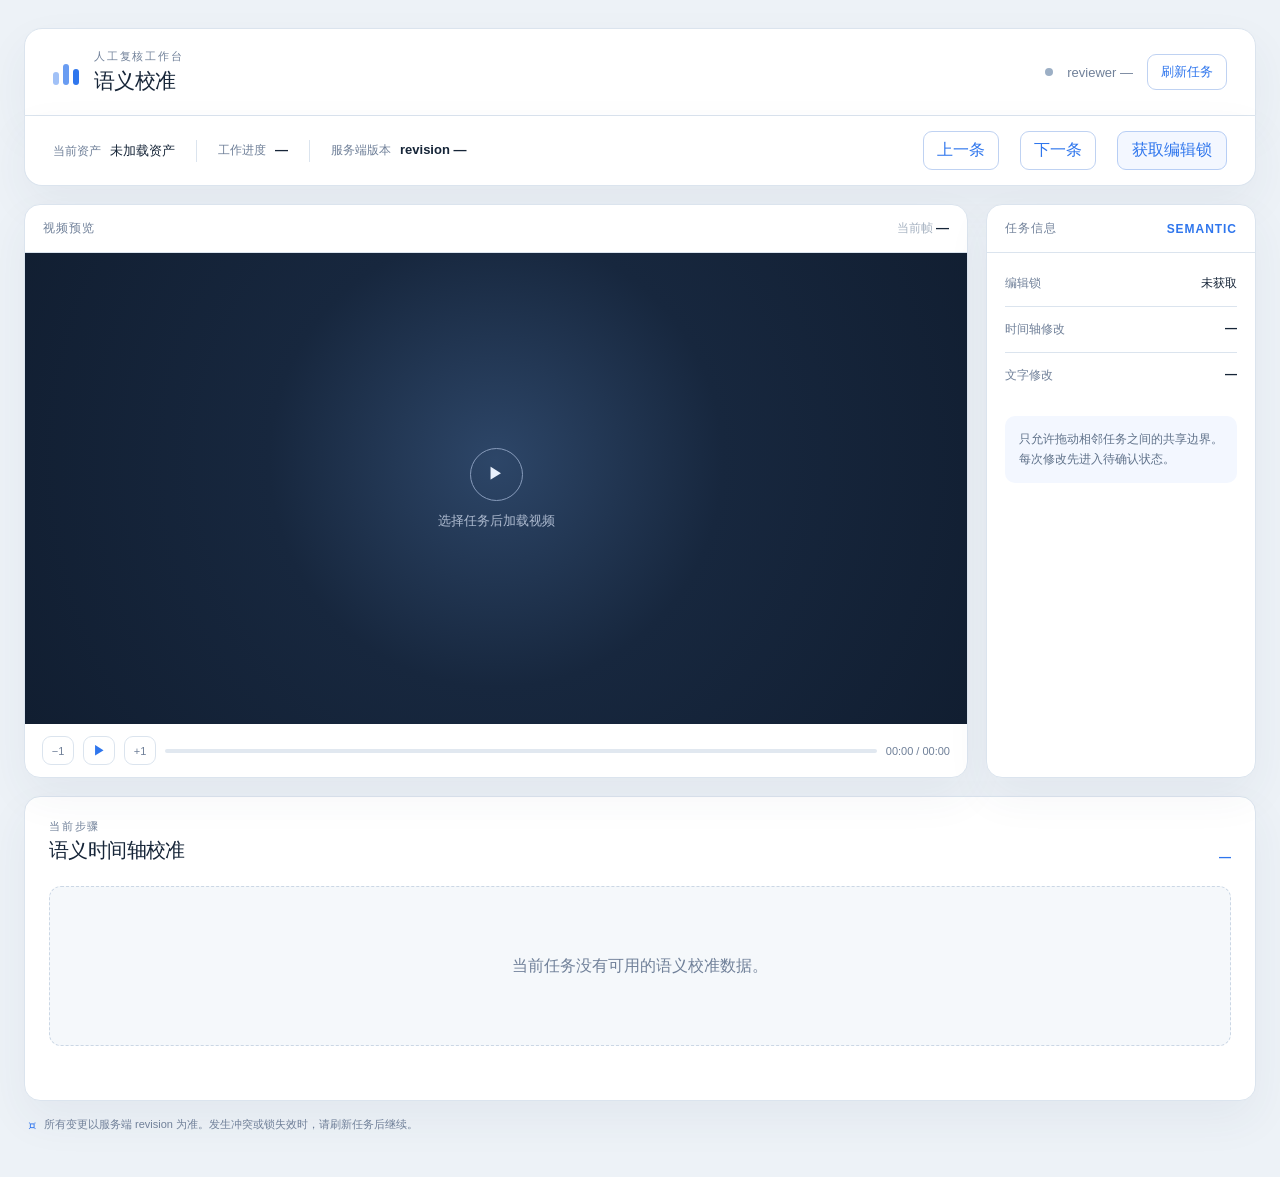
==== human_qc/static/index.html @ 00a49a28 "feat(human-qc): add semantic calibration workbench" ====
<!doctype html>
<html lang="zh-CN">
  <head>
    <meta charset="utf-8">
    <meta name="viewport" content="width=device-width, initial-scale=1">
    <title>人工复核工作台 · 语义校准</title>
    <link rel="stylesheet" href="./workbench.css">
    <link rel="modulepreload" href="./semantic_adapter.js">
  </head>
  <body>
    <main id="app" data-reviewer="">
      <header class="topbar">
        <div class="brand-lockup">
          <span class="brand-mark" aria-hidden="true"><i></i><i></i><i></i></span>
          <div><span class="eyebrow">人工复核工作台</span><h1>语义校准</h1></div>
        </div>
        <div class="topbar-actions">
          <span class="status-dot" aria-hidden="true"></span><span data-reviewer>reviewer —</span>
          <button class="ghost-button" type="button" data-action="refresh" data-mutation-control>刷新任务</button>
        </div>
      </header>

      <section class="context-bar" aria-label="任务上下文">
        <div><span class="context-label">当前资产</span><strong data-asset-id>未加载资产</strong></div>
        <div class="context-divider" aria-hidden="true"></div>
        <div><span class="context-label">工作进度</span><strong data-progress>—</strong></div>
        <div class="context-divider" aria-hidden="true"></div>
        <div><span class="context-label">服务端版本</span><strong data-revision>revision —</strong></div>
        <div class="context-spacer"></div>
        <button class="ghost-button" type="button" data-action="previous-asset" data-navigation-control aria-label="上一个资产">上一条</button>
        <button class="ghost-button" type="button" data-action="next-asset" data-navigation-control aria-label="下一个资产">下一条</button>
        <button class="lease-button" type="button" data-action="acquire-lease">获取编辑锁</button>
      </section>

      <section class="workspace-grid">
        <section class="media-panel" aria-label="视频预览">
          <div class="panel-heading"><span>视频预览</span><span class="frame-readout">当前帧 <strong data-current-frame>—</strong></span></div>
          <div class="video-stage">
            <video data-video controls preload="metadata"></video>
            <div class="video-placeholder"><span class="play-glyph" aria-hidden="true">▶</span><span>选择任务后加载视频</span></div>
          </div>
          <div class="transport-row">
            <button class="icon-button" type="button" data-action="step-back" aria-label="上一帧">−1</button>
            <button class="play-button" type="button" data-action="play" aria-label="播放">▶</button>
            <button class="icon-button" type="button" data-action="step-forward" aria-label="下一帧">+1</button>
            <div class="frame-scrubber"><span class="scrubber-progress"></span></div>
            <span class="time-readout" data-time-readout>00:00 / 00:00</span>
          </div>
        </section>

        <aside class="inspector-panel" aria-label="复核信息">
          <div class="panel-heading"><span>任务信息</span><span class="task-kind" data-task-kind>Semantic</span></div>
          <dl class="inspector-list">
            <div><dt>编辑锁</dt><dd data-lease-status>未获取</dd></div>
            <div><dt>时间轴修改</dt><dd data-timeline-count>0 次</dd></div>
            <div><dt>文字修改</dt><dd data-text-count>0 次</dd></div>
          </dl>
          <div class="inspector-note">只允许拖动相邻任务之间的共享边界。每次修改先进入待确认状态。</div>
        </aside>
      </section>

      <section class="task-panel" aria-label="任务区域">
        <div class="task-panel-heading"><div><span class="eyebrow">当前步骤</span><h2>语义时间轴校准</h2></div><span class="task-progress" data-progress>—</span></div>
        <div data-workbench-stage class="workbench-stage">
          <div class="empty-stage">输入资产编号后开始复核。</div>
        </div>
        <div class="save-error" data-save-error hidden role="alert"></div>
      </section>

      <footer class="footer-note"><span class="footer-lock" aria-hidden="true">⌑</span>所有变更以服务端 revision 为准。发生冲突或锁失效时，请刷新任务后继续。</footer>
    </main>
    <script type="module" src="./app.js"></script>
  </body>
</html>
---- human_qc/static/workbench.css ----
:root {
  color-scheme: light;
  --ink: #162538;
  --muted: #708099;
  --quiet: #a6b2c1;
  --line: #dbe4ee;
  --surface: #ffffff;
  --surface-soft: #f5f8fb;
  --blue: #2f76ed;
  --blue-soft: #e7f0ff;
  --blue-pale: #f3f7ff;
  --amber: #d99327;
  --danger: #c64d5a;
  font-family: Inter, ui-sans-serif, -apple-system, BlinkMacSystemFont, "PingFang SC", "Noto Sans CJK SC", sans-serif;
  font-synthesis: none;
}

* { box-sizing: border-box; }

body {
  margin: 0;
  min-width: 320px;
  color: var(--ink);
  background: #edf2f7;
}

button, input { font: inherit; }
button { cursor: pointer; }
button:disabled, input:disabled { cursor: not-allowed; opacity: .48; }

#app { width: min(1480px, calc(100% - 48px)); margin: 28px auto 44px; }

.topbar, .context-bar, .task-panel, .media-panel, .inspector-panel {
  background: var(--surface);
  border: 1px solid var(--line);
  box-shadow: 0 18px 45px rgba(46, 68, 94, .06);
}

.topbar { display: flex; align-items: center; justify-content: space-between; padding: 20px 28px; border-radius: 18px 18px 0 0; }
.brand-lockup { display: flex; align-items: center; gap: 14px; }
.brand-mark { display: flex; align-items: end; gap: 4px; width: 27px; height: 25px; }
.brand-mark i { display: block; width: 6px; border-radius: 5px; background: var(--blue); }
.brand-mark i:nth-child(1) { height: 13px; opacity: .45; }
.brand-mark i:nth-child(2) { height: 21px; opacity: .72; }
.brand-mark i:nth-child(3) { height: 16px; }
.eyebrow { display: block; color: var(--muted); font-size: 11px; letter-spacing: .16em; text-transform: uppercase; font-weight: 650; }
h1, h2 { margin: 3px 0 0; letter-spacing: -.03em; }
h1 { font-size: 21px; }
h2 { font-size: 20px; }
.topbar-actions { display: flex; align-items: center; gap: 14px; color: var(--muted); font-size: 13px; }
.status-dot { width: 8px; height: 8px; border-radius: 100%; background: #9cafc5; }
.ghost-button, .lease-button, .icon-button, .play-button, .pending-actions button { border: 1px solid var(--line); background: var(--surface); color: var(--ink); border-radius: 9px; }
.ghost-button { padding: 8px 13px; color: var(--blue); border-color: #bfd2f2; }
.lease-button { padding: 8px 14px; color: var(--blue); border-color: #b7cef5; background: var(--blue-pale); }

.context-bar { display: flex; align-items: center; gap: 21px; padding: 15px 28px; border-top: 0; border-radius: 0 0 18px 18px; }
.context-bar > div:not(.context-divider):not(.context-spacer) { display: flex; align-items: baseline; gap: 9px; }
.context-label { color: var(--muted); font-size: 12px; }
.context-bar strong { font-size: 13px; }
.context-divider { width: 1px; height: 22px; background: var(--line); }
.context-spacer { flex: 1; }

.workspace-grid { display: grid; grid-template-columns: minmax(0, 1fr) 270px; gap: 18px; margin-top: 18px; }
.media-panel, .inspector-panel { border-radius: 16px; overflow: hidden; }
.panel-heading { display: flex; align-items: center; justify-content: space-between; padding: 15px 18px; color: var(--muted); font-size: 12px; letter-spacing: .08em; text-transform: uppercase; border-bottom: 1px solid var(--line); }
.frame-readout { letter-spacing: 0; text-transform: none; color: var(--quiet); }
.frame-readout strong { color: var(--ink); font-size: 13px; }
.video-stage { position: relative; min-height: 310px; display: grid; place-items: center; background: #14233a; overflow: hidden; }
.video-stage video { display: block; width: 100%; max-height: 520px; object-fit: contain; }
.video-placeholder { position: absolute; inset: 0; display: grid; place-content: center; gap: 11px; text-align: center; color: #aebbd0; font-size: 13px; background: radial-gradient(circle at 50% 44%, #2d4668 0, #17273e 42%, #111e31 100%); }
.play-glyph { display: grid; place-items: center; width: 53px; height: 53px; margin: auto; border: 1px solid #879bbb; border-radius: 100%; color: #e8effb; font-size: 16px; }
.transport-row { display: flex; align-items: center; gap: 9px; padding: 12px 17px; }
.icon-button, .play-button { min-width: 32px; height: 29px; color: var(--muted); font-size: 11px; }
.play-button { color: var(--blue); font-size: 13px; }
.frame-scrubber { position: relative; flex: 1; height: 4px; overflow: hidden; border-radius: 4px; background: #e1e8f0; }
.scrubber-progress { display: block; width: 0; height: 100%; background: var(--blue); }
.time-readout { color: var(--muted); font-size: 11px; white-space: nowrap; }

.task-panel { margin-top: 18px; padding: 22px 24px 24px; border-radius: 16px; }
.task-panel-heading { display: flex; justify-content: space-between; align-items: end; margin-bottom: 22px; }
.task-progress, .task-kind { color: var(--blue); font-size: 12px; font-weight: 650; }
.workbench-stage { min-height: 190px; }
.empty-stage { display: grid; min-height: 160px; place-items: center; color: var(--muted); background: var(--surface-soft); border: 1px dashed #cbd7e5; border-radius: 12px; }

.inspector-list { margin: 0; padding: 8px 18px; }
.inspector-list div { display: flex; justify-content: space-between; padding: 14px 0; border-bottom: 1px solid var(--line); }
.inspector-list div:last-child { border-bottom: 0; }
.inspector-list dt { color: var(--muted); font-size: 12px; }
.inspector-list dd { margin: 0; font-size: 12px; font-weight: 650; }
.inspector-note { margin: 10px 18px 18px; padding: 13px 14px; color: #60728a; background: var(--blue-pale); border-radius: 10px; font-size: 12px; line-height: 1.7; }

.semantic-calibration { --track-line: #cbd8e8; }
.timeline-toolbar { display: flex; justify-content: space-between; margin-bottom: 9px; color: var(--muted); font-size: 12px; }
.timeline-total { font-variant-numeric: tabular-nums; }
.timeline-host { overflow-x: auto; padding: 12px 8px 16px; background: var(--surface-soft); border: 1px solid var(--line); border-radius: 12px; }
.timeline-track { position: relative; display: flex; min-width: 560px; height: 86px; padding-top: 17px; border-top: 1px solid var(--track-line); }
.timeline-segment { position: relative; flex: 0 0 var(--segment-width); min-width: 66px; height: 57px; display: flex; flex-direction: column; justify-content: center; gap: 4px; padding: 9px 18px; background: #dceaff; border: 1px solid #a4c8ff; border-radius: 9px; color: #285996; transition: background .18s, border-color .18s, box-shadow .18s; }
.timeline-segment.pending-affected { background: #c7ddff; border-color: var(--blue); box-shadow: 0 0 0 2px rgba(47, 118, 237, .13); }
.segment-title { overflow: hidden; text-overflow: ellipsis; white-space: nowrap; font-size: 13px; font-weight: 650; }
.segment-range { color: #6c87a7; font-size: 10px; font-variant-numeric: tabular-nums; }
.boundary-handle { position: relative; z-index: 2; flex: 0 0 12px; width: 12px; margin: 0 -6px; padding: 0; border: 0; border-radius: 8px; background: var(--blue); box-shadow: 0 0 0 3px #fff, 0 0 0 5px rgba(47, 118, 237, .17); cursor: ew-resize; touch-action: none; }
.boundary-handle::after { content: ""; position: absolute; inset: -13px -9px; }
.boundary-handle.is-preview { background: var(--amber); }
.semantic-pending { margin-top: 14px; padding: 15px 16px; background: #f4f8ff; border: 1px solid #b7d1f7; border-radius: 11px; }
.pending-title { margin-bottom: 9px; color: #35649f; font-size: 12px; font-weight: 700; }
.pending-rows { display: grid; gap: 8px; }
.pending-row { display: grid; grid-template-columns: minmax(80px, .4fr) 1fr 1fr; gap: 12px; align-items: center; padding: 9px 10px; background: #fff; border-radius: 7px; font-size: 11px; font-variant-numeric: tabular-nums; }
.pending-segment-id { color: var(--muted); font-weight: 650; }
.pending-before { color: #a26868; }
.pending-after { color: #2f7654; }
.pending-actions { display: flex; justify-content: end; gap: 8px; margin-top: 13px; }
.pending-actions button { padding: 7px 12px; font-size: 12px; }
.pending-actions button[data-action="confirm-pending"] { color: #fff; background: var(--blue); border-color: var(--blue); }
.semantic-preview-frame { display: block; min-height: 14px; margin-top: 6px; color: var(--amber); font-size: 11px; }
.semantic-complete-row { display: flex; justify-content: end; margin-top: 17px; }
.semantic-complete { padding: 9px 16px; color: #fff; background: var(--blue); border: 1px solid var(--blue); border-radius: 9px; font-size: 12px; }
.semantic-text-slot { margin-top: 18px; padding-top: 16px; border-top: 1px solid var(--line); }
.text-editor-heading { display: flex; justify-content: space-between; margin-bottom: 9px; color: var(--muted); font-size: 11px; }
.text-editor-row { display: grid; grid-template-columns: minmax(0, 1fr) minmax(0, 1fr) auto; gap: 9px; align-items: end; margin-top: 8px; }
.text-editor-row label { display: grid; gap: 4px; color: var(--muted); font-size: 10px; }
.text-editor-row input { min-width: 0; padding: 8px 9px; color: var(--ink); background: #fff; border: 1px solid var(--line); border-radius: 7px; font-size: 12px; }
.text-editor-row button { padding: 8px 10px; color: var(--blue); background: var(--blue-pale); border: 1px solid #c1d4f1; border-radius: 7px; font-size: 11px; }
.save-error { margin-top: 14px; padding: 11px 13px; color: #963c47; background: #fff2f3; border: 1px solid #f0c2c7; border-radius: 8px; font-size: 12px; }
.footer-note { display: flex; align-items: center; gap: 8px; margin-top: 15px; padding: 0 4px; color: var(--muted); font-size: 11px; }
.footer-lock { color: var(--blue); font-size: 15px; }

@media (max-width: 840px) {
  #app { width: min(100% - 20px, 680px); margin-top: 10px; }
  .topbar { align-items: start; gap: 12px; flex-direction: column; }
  .context-bar { flex-wrap: wrap; gap: 10px 15px; padding: 14px 18px; }
  .context-divider { display: none; }
  .context-spacer { display: none; }
  .workspace-grid { grid-template-columns: 1fr; }
  .video-stage { min-height: 220px; }
  .pending-row { grid-template-columns: 1fr; gap: 4px; }
  .text-editor-row { grid-template-columns: 1fr; }
}
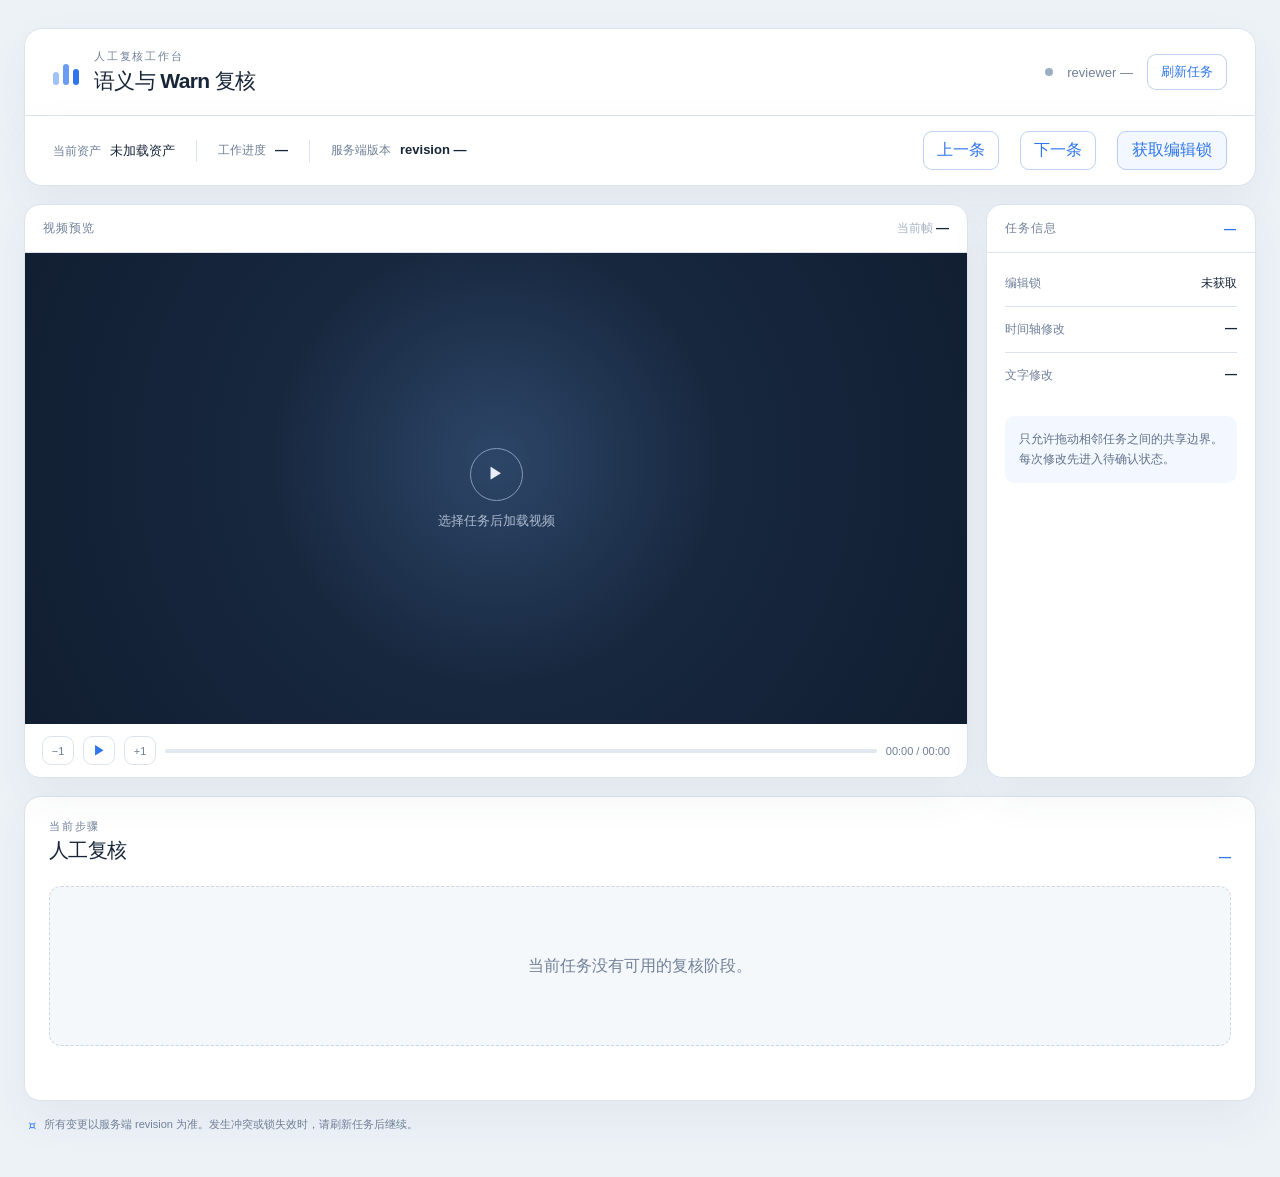
==== commit 1f72d889: "feat(human-qc): add warn review adapter" ====
--- a/human_qc/static/index.html
+++ b/human_qc/static/index.html
@@ -3,16 +3,17 @@
   <head>
     <meta charset="utf-8">
     <meta name="viewport" content="width=device-width, initial-scale=1">
-    <title>人工复核工作台 · 语义校准</title>
+    <title>人工复核工作台</title>
     <link rel="stylesheet" href="./workbench.css">
     <link rel="modulepreload" href="./semantic_adapter.js">
+    <link rel="modulepreload" href="./warn_adapter.js">
   </head>
   <body>
     <main id="app" data-reviewer="">
       <header class="topbar">
         <div class="brand-lockup">
           <span class="brand-mark" aria-hidden="true"><i></i><i></i><i></i></span>
-          <div><span class="eyebrow">人工复核工作台</span><h1>语义校准</h1></div>
+          <div><span class="eyebrow">人工复核工作台</span><h1>语义与 Warn 复核</h1></div>
         </div>
         <div class="topbar-actions">
           <span class="status-dot" aria-hidden="true"></span><span data-reviewer>reviewer —</span>
@@ -55,12 +56,12 @@
             <div><dt>时间轴修改</dt><dd data-timeline-count>0 次</dd></div>
             <div><dt>文字修改</dt><dd data-text-count>0 次</dd></div>
           </dl>
-          <div class="inspector-note">只允许拖动相邻任务之间的共享边界。每次修改先进入待确认状态。</div>
+          <div class="inspector-note" data-inspector-note>只允许拖动相邻任务之间的共享边界。每次修改先进入待确认状态。</div>
         </aside>
       </section>
 
       <section class="task-panel" aria-label="任务区域">
-        <div class="task-panel-heading"><div><span class="eyebrow">当前步骤</span><h2>语义时间轴校准</h2></div><span class="task-progress" data-progress>—</span></div>
+        <div class="task-panel-heading"><div><span class="eyebrow">当前步骤</span><h2 data-stage-title>人工复核</h2></div><span class="task-progress" data-progress>—</span></div>
         <div data-workbench-stage class="workbench-stage">
           <div class="empty-stage">输入资产编号后开始复核。</div>
         </div>
--- a/human_qc/static/workbench.css
+++ b/human_qc/static/workbench.css
@@ -96,6 +96,7 @@
 .timeline-track { position: relative; display: flex; min-width: 560px; height: 86px; padding-top: 17px; border-top: 1px solid var(--track-line); }
 .timeline-segment { position: relative; flex: 0 0 var(--segment-width); min-width: 66px; height: 57px; display: flex; flex-direction: column; justify-content: center; gap: 4px; padding: 9px 18px; background: #dceaff; border: 1px solid #a4c8ff; border-radius: 9px; color: #285996; transition: background .18s, border-color .18s, box-shadow .18s; }
 .timeline-segment.pending-affected { background: #c7ddff; border-color: var(--blue); box-shadow: 0 0 0 2px rgba(47, 118, 237, .13); }
+.timeline-segment.preview-affected { background: #fff1d9; border-color: var(--amber); transition: flex-basis .08s linear, background .18s, border-color .18s; }
 .segment-title { overflow: hidden; text-overflow: ellipsis; white-space: nowrap; font-size: 13px; font-weight: 650; }
 .segment-range { color: #6c87a7; font-size: 10px; font-variant-numeric: tabular-nums; }
 .boundary-handle { position: relative; z-index: 2; flex: 0 0 12px; width: 12px; margin: 0 -6px; padding: 0; border: 0; border-radius: 8px; background: var(--blue); box-shadow: 0 0 0 3px #fff, 0 0 0 5px rgba(47, 118, 237, .17); cursor: ew-resize; touch-action: none; }
@@ -112,6 +113,7 @@
 .pending-actions button { padding: 7px 12px; font-size: 12px; }
 .pending-actions button[data-action="confirm-pending"] { color: #fff; background: var(--blue); border-color: var(--blue); }
 .semantic-preview-frame { display: block; min-height: 14px; margin-top: 6px; color: var(--amber); font-size: 11px; }
+.semantic-error { min-height: 0; margin-top: 8px; color: var(--danger); font-size: 11px; }
 .semantic-complete-row { display: flex; justify-content: end; margin-top: 17px; }
 .semantic-complete { padding: 9px 16px; color: #fff; background: var(--blue); border: 1px solid var(--blue); border-radius: 9px; font-size: 12px; }
 .semantic-text-slot { margin-top: 18px; padding-top: 16px; border-top: 1px solid var(--line); }
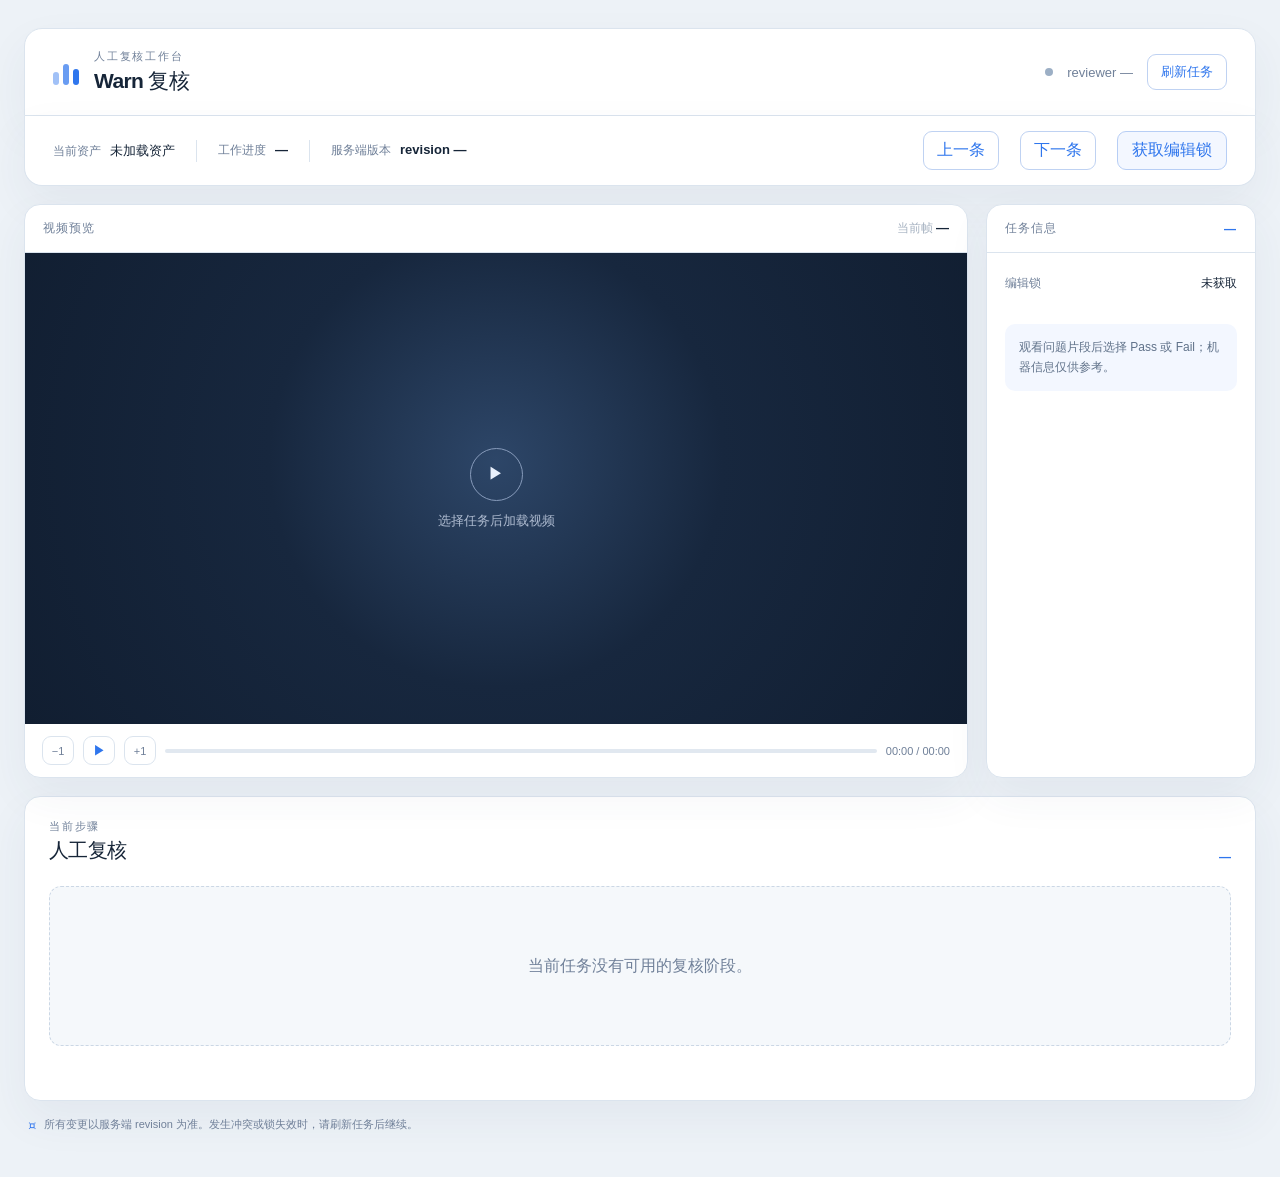
==== commit 658c7a1b: "refactor(semantic): split calibration into independent service" ====
--- a/human_qc/static/index.html
+++ b/human_qc/static/index.html
@@ -5,7 +5,6 @@
     <meta name="viewport" content="width=device-width, initial-scale=1">
     <title>人工复核工作台</title>
     <link rel="stylesheet" href="./workbench.css">
-    <link rel="modulepreload" href="./semantic_adapter.js">
     <link rel="modulepreload" href="./warn_adapter.js">
   </head>
   <body>
@@ -13,7 +12,7 @@
       <header class="topbar">
         <div class="brand-lockup">
           <span class="brand-mark" aria-hidden="true"><i></i><i></i><i></i></span>
-          <div><span class="eyebrow">人工复核工作台</span><h1>语义与 Warn 复核</h1></div>
+          <div><span class="eyebrow">人工复核工作台</span><h1>Warn 复核</h1></div>
         </div>
         <div class="topbar-actions">
           <span class="status-dot" aria-hidden="true"></span><span data-reviewer>reviewer —</span>
@@ -38,7 +37,7 @@
           <div class="panel-heading"><span>视频预览</span><span class="frame-readout">当前帧 <strong data-current-frame>—</strong></span></div>
           <div class="video-stage">
             <video data-video controls preload="metadata"></video>
-            <div class="video-placeholder"><span class="play-glyph" aria-hidden="true">▶</span><span>选择任务后加载视频</span></div>
+            <div class="video-placeholder" data-video-placeholder><span class="play-glyph" aria-hidden="true">▶</span><span>选择任务后加载视频</span></div>
           </div>
           <div class="transport-row">
             <button class="icon-button" type="button" data-action="step-back" aria-label="上一帧">−1</button>
@@ -50,11 +49,9 @@
         </section>
 
         <aside class="inspector-panel" aria-label="复核信息">
-          <div class="panel-heading"><span>任务信息</span><span class="task-kind" data-task-kind>Semantic</span></div>
+          <div class="panel-heading"><span>任务信息</span><span class="task-kind" data-task-kind>Warn</span></div>
           <dl class="inspector-list">
             <div><dt>编辑锁</dt><dd data-lease-status>未获取</dd></div>
-            <div><dt>时间轴修改</dt><dd data-timeline-count>0 次</dd></div>
-            <div><dt>文字修改</dt><dd data-text-count>0 次</dd></div>
           </dl>
           <div class="inspector-note" data-inspector-note>只允许拖动相邻任务之间的共享边界。每次修改先进入待确认状态。</div>
         </aside>
--- a/human_qc/static/workbench.css
+++ b/human_qc/static/workbench.css
@@ -68,6 +68,7 @@
 .video-stage { position: relative; min-height: 310px; display: grid; place-items: center; background: #14233a; overflow: hidden; }
 .video-stage video { display: block; width: 100%; max-height: 520px; object-fit: contain; }
 .video-placeholder { position: absolute; inset: 0; display: grid; place-content: center; gap: 11px; text-align: center; color: #aebbd0; font-size: 13px; background: radial-gradient(circle at 50% 44%, #2d4668 0, #17273e 42%, #111e31 100%); }
+.video-placeholder[hidden] { display: none; }
 .play-glyph { display: grid; place-items: center; width: 53px; height: 53px; margin: auto; border: 1px solid #879bbb; border-radius: 100%; color: #e8effb; font-size: 16px; }
 .transport-row { display: flex; align-items: center; gap: 9px; padding: 12px 17px; }
 .icon-button, .play-button { min-width: 32px; height: 29px; color: var(--muted); font-size: 11px; }
@@ -89,7 +90,6 @@
 .inspector-list dd { margin: 0; font-size: 12px; font-weight: 650; }
 .inspector-note { margin: 10px 18px 18px; padding: 13px 14px; color: #60728a; background: var(--blue-pale); border-radius: 10px; font-size: 12px; line-height: 1.7; }
 
-.semantic-calibration { --track-line: #cbd8e8; }
 .timeline-toolbar { display: flex; justify-content: space-between; margin-bottom: 9px; color: var(--muted); font-size: 12px; }
 .timeline-total { font-variant-numeric: tabular-nums; }
 .timeline-host { overflow-x: auto; padding: 12px 8px 16px; background: var(--surface-soft); border: 1px solid var(--line); border-radius: 12px; }
@@ -99,10 +99,6 @@
 .timeline-segment.preview-affected { background: #fff1d9; border-color: var(--amber); transition: flex-basis .08s linear, background .18s, border-color .18s; }
 .segment-title { overflow: hidden; text-overflow: ellipsis; white-space: nowrap; font-size: 13px; font-weight: 650; }
 .segment-range { color: #6c87a7; font-size: 10px; font-variant-numeric: tabular-nums; }
-.boundary-handle { position: relative; z-index: 2; flex: 0 0 12px; width: 12px; margin: 0 -6px; padding: 0; border: 0; border-radius: 8px; background: var(--blue); box-shadow: 0 0 0 3px #fff, 0 0 0 5px rgba(47, 118, 237, .17); cursor: ew-resize; touch-action: none; }
-.boundary-handle::after { content: ""; position: absolute; inset: -13px -9px; }
-.boundary-handle.is-preview { background: var(--amber); }
-.semantic-pending { margin-top: 14px; padding: 15px 16px; background: #f4f8ff; border: 1px solid #b7d1f7; border-radius: 11px; }
 .pending-title { margin-bottom: 9px; color: #35649f; font-size: 12px; font-weight: 700; }
 .pending-rows { display: grid; gap: 8px; }
 .pending-row { display: grid; grid-template-columns: minmax(80px, .4fr) 1fr 1fr; gap: 12px; align-items: center; padding: 9px 10px; background: #fff; border-radius: 7px; font-size: 11px; font-variant-numeric: tabular-nums; }
@@ -112,11 +108,6 @@
 .pending-actions { display: flex; justify-content: end; gap: 8px; margin-top: 13px; }
 .pending-actions button { padding: 7px 12px; font-size: 12px; }
 .pending-actions button[data-action="confirm-pending"] { color: #fff; background: var(--blue); border-color: var(--blue); }
-.semantic-preview-frame { display: block; min-height: 14px; margin-top: 6px; color: var(--amber); font-size: 11px; }
-.semantic-error { min-height: 0; margin-top: 8px; color: var(--danger); font-size: 11px; }
-.semantic-complete-row { display: flex; justify-content: end; margin-top: 17px; }
-.semantic-complete { padding: 9px 16px; color: #fff; background: var(--blue); border: 1px solid var(--blue); border-radius: 9px; font-size: 12px; }
-.semantic-text-slot { margin-top: 18px; padding-top: 16px; border-top: 1px solid var(--line); }
 .text-editor-heading { display: flex; justify-content: space-between; margin-bottom: 9px; color: var(--muted); font-size: 11px; }
 .text-editor-row { display: grid; grid-template-columns: minmax(0, 1fr) minmax(0, 1fr) auto; gap: 9px; align-items: end; margin-top: 8px; }
 .text-editor-row label { display: grid; gap: 4px; color: var(--muted); font-size: 10px; }
@@ -125,6 +116,61 @@
 .save-error { margin-top: 14px; padding: 11px 13px; color: #963c47; background: #fff2f3; border: 1px solid #f0c2c7; border-radius: 8px; font-size: 12px; }
 .footer-note { display: flex; align-items: center; gap: 8px; margin-top: 15px; padding: 0 4px; color: var(--muted); font-size: 11px; }
 .footer-lock { color: var(--blue); font-size: 15px; }
+
+/* Warn review keeps the shared video stage first, then presents evidence and a single decision. */
+[data-task-type="warn_review"] .workspace-grid { grid-template-columns: minmax(0, 1fr); }
+[data-task-type="warn_review"] .inspector-panel { display: none; }
+[data-task-type="warn_review"] .media-panel { border-color: #edc98d; }
+[data-task-type="warn_review"] .media-panel .panel-heading { color: #95601e; background: #fffaf1; }
+[data-task-type="warn_review"] .video-stage { box-shadow: inset 0 0 0 2px rgba(217, 147, 39, .72); }
+
+.warn-review { display: grid; gap: 18px; }
+.warn-review-head { display: flex; align-items: start; justify-content: space-between; gap: 16px; padding-bottom: 14px; border-bottom: 1px solid var(--line); }
+.warn-progress { display: grid; gap: 3px; color: var(--muted); font-size: 12px; }
+.warn-progress strong { color: #95601e; font-size: 14px; }
+.warn-issue-list { display: flex; flex-wrap: wrap; justify-content: end; gap: 7px; }
+.warn-issue-list button { min-height: 32px; padding: 6px 10px; color: #80551c; background: #fffaf1; border: 1px solid #edc98d; border-radius: 8px; font-size: 11px; }
+.warn-issue-list button:hover, .warn-issue-list button[aria-current="true"] { color: #70440e; background: #fff1d9; border-color: var(--amber); }
+
+.warn-rationale { display: grid; grid-template-columns: minmax(0, 1fr) minmax(280px, .9fr); gap: 18px; align-items: start; }
+.warn-rationale > header, .warn-machine-fields, .warn-metrics, .warn-evidence { min-width: 0; }
+.warn-rationale > header { display: grid; gap: 7px; padding: 16px; background: #fffaf1; border: 1px solid #edc98d; border-radius: 11px; }
+.warn-machine-fields { grid-column: 1; }
+.warn-metrics { grid-column: 2; grid-row: 1; }
+.warn-evidence { grid-column: 2; grid-row: 2; }
+.warn-code { color: #95601e; font-size: 11px; font-weight: 700; letter-spacing: .08em; text-transform: uppercase; }
+.warn-rationale > header strong { overflow-wrap: anywhere; font-size: 14px; }
+.warn-machine-fields, .warn-metrics { display: grid; gap: 8px; margin: 0; }
+.warn-machine-fields div, .warn-metrics div { display: grid; grid-template-columns: minmax(90px, .7fr) minmax(0, 1fr); gap: 12px; padding: 9px 0; border-bottom: 1px solid var(--line); }
+.warn-machine-fields dt, .warn-metrics dt { color: var(--muted); font-size: 11px; }
+.warn-machine-fields dd, .warn-metrics dd { margin: 0; overflow-wrap: anywhere; font-size: 12px; font-variant-numeric: tabular-nums; }
+.warn-machine-fields small { color: var(--quiet); }
+.warn-evidence { display: grid; gap: 10px; padding: 14px; background: var(--surface-soft); border: 1px solid var(--line); border-radius: 11px; }
+.warn-clip-link { color: #95601e; font-size: 12px; font-weight: 650; }
+.warn-clip-unavailable, .warn-evidence-degraded { margin: 0; color: #80551c; font-size: 12px; line-height: 1.55; overflow-wrap: anywhere; }
+.warn-overlay-gallery { display: flex; gap: 9px; max-width: 100%; overflow-x: auto; padding-bottom: 4px; scrollbar-color: #c9d5e2 transparent; }
+.warn-overlay-sample { display: grid; flex: 0 0 116px; gap: 5px; color: var(--muted); font-size: 10px; text-align: center; text-decoration: none; }
+.warn-overlay-sample img { display: block; width: 116px; height: 76px; object-fit: cover; background: #dfe7f0; border: 1px solid var(--line); border-radius: 7px; }
+.warn-overlay-sample:hover img { border-color: var(--amber); box-shadow: 0 0 0 2px rgba(217, 147, 39, .15); }
+.warn-overlay-toggle { color: var(--muted); font-size: 12px; }
+.warn-overlay { max-width: 100%; border: 1px solid var(--line); border-radius: 8px; }
+
+.warn-decision { display: grid; gap: 12px; padding-top: 17px; border-top: 1px solid var(--line); }
+.warn-reason { display: grid; gap: 7px; color: var(--muted); font-size: 12px; }
+.warn-reason textarea { width: 100%; min-height: 82px; resize: vertical; padding: 10px 11px; color: var(--ink); background: var(--surface); border: 1px solid var(--line); border-radius: 9px; line-height: 1.5; }
+.warn-verdict-actions { display: grid; grid-template-columns: repeat(2, minmax(0, 1fr)); gap: 10px; }
+.warn-verdict-actions button { min-height: 48px; padding: 11px 14px; border: 1px solid; border-radius: 9px; font-size: 13px; font-weight: 700; transition: background .18s, border-color .18s, box-shadow .18s; }
+.warn-verdict-actions [data-action="verdict-pass"] { color: #236441; background: #edf8f1; border-color: #9ccdab; }
+.warn-verdict-actions [data-action="verdict-fail"] { color: #973e4a; background: #fff1f2; border-color: #efb6bd; }
+.warn-verdict-actions [data-action="verdict-pass"]:hover, .warn-verdict-actions [data-action="verdict-pass"].selected { background: #dff2e6; border-color: #51956b; }
+.warn-verdict-actions [data-action="verdict-fail"]:hover, .warn-verdict-actions [data-action="verdict-fail"].selected { background: #ffe3e6; border-color: var(--danger); }
+.warn-verdict-actions button.loading { opacity: .7; cursor: progress; }
+.warn-verdict-actions button:disabled, .warn-complete-row button:disabled { cursor: not-allowed; opacity: .48; }
+.warn-error { min-height: 16px; color: var(--danger); font-size: 12px; }
+.warn-complete-row { display: flex; justify-content: end; }
+.warn-complete-row button { min-height: 40px; padding: 9px 15px; color: #fff; background: var(--blue); border: 1px solid var(--blue); border-radius: 9px; font-size: 12px; }
+.warn-complete-row button:hover:not(:disabled) { background: #2166d5; }
+.warn-review :focus-visible { outline: 3px solid rgba(217, 147, 39, .5); outline-offset: 2px; }
 
 @media (max-width: 840px) {
   #app { width: min(100% - 20px, 680px); margin-top: 10px; }
@@ -137,3 +183,14 @@
   .pending-row { grid-template-columns: 1fr; gap: 4px; }
   .text-editor-row { grid-template-columns: 1fr; }
 }
+
+@media (max-width: 700px) {
+  .warn-review-head { align-items: stretch; flex-direction: column; }
+  .warn-issue-list { justify-content: start; }
+  .warn-rationale { grid-template-columns: minmax(0, 1fr); }
+  .warn-machine-fields, .warn-metrics, .warn-evidence { grid-column: auto; grid-row: auto; }
+  .warn-verdict-actions { grid-template-columns: minmax(0, 1fr); }
+  .warn-machine-fields div, .warn-metrics div { grid-template-columns: 1fr; gap: 3px; }
+  .warn-complete-row { display: grid; }
+  .warn-complete-row button { width: 100%; }
+}
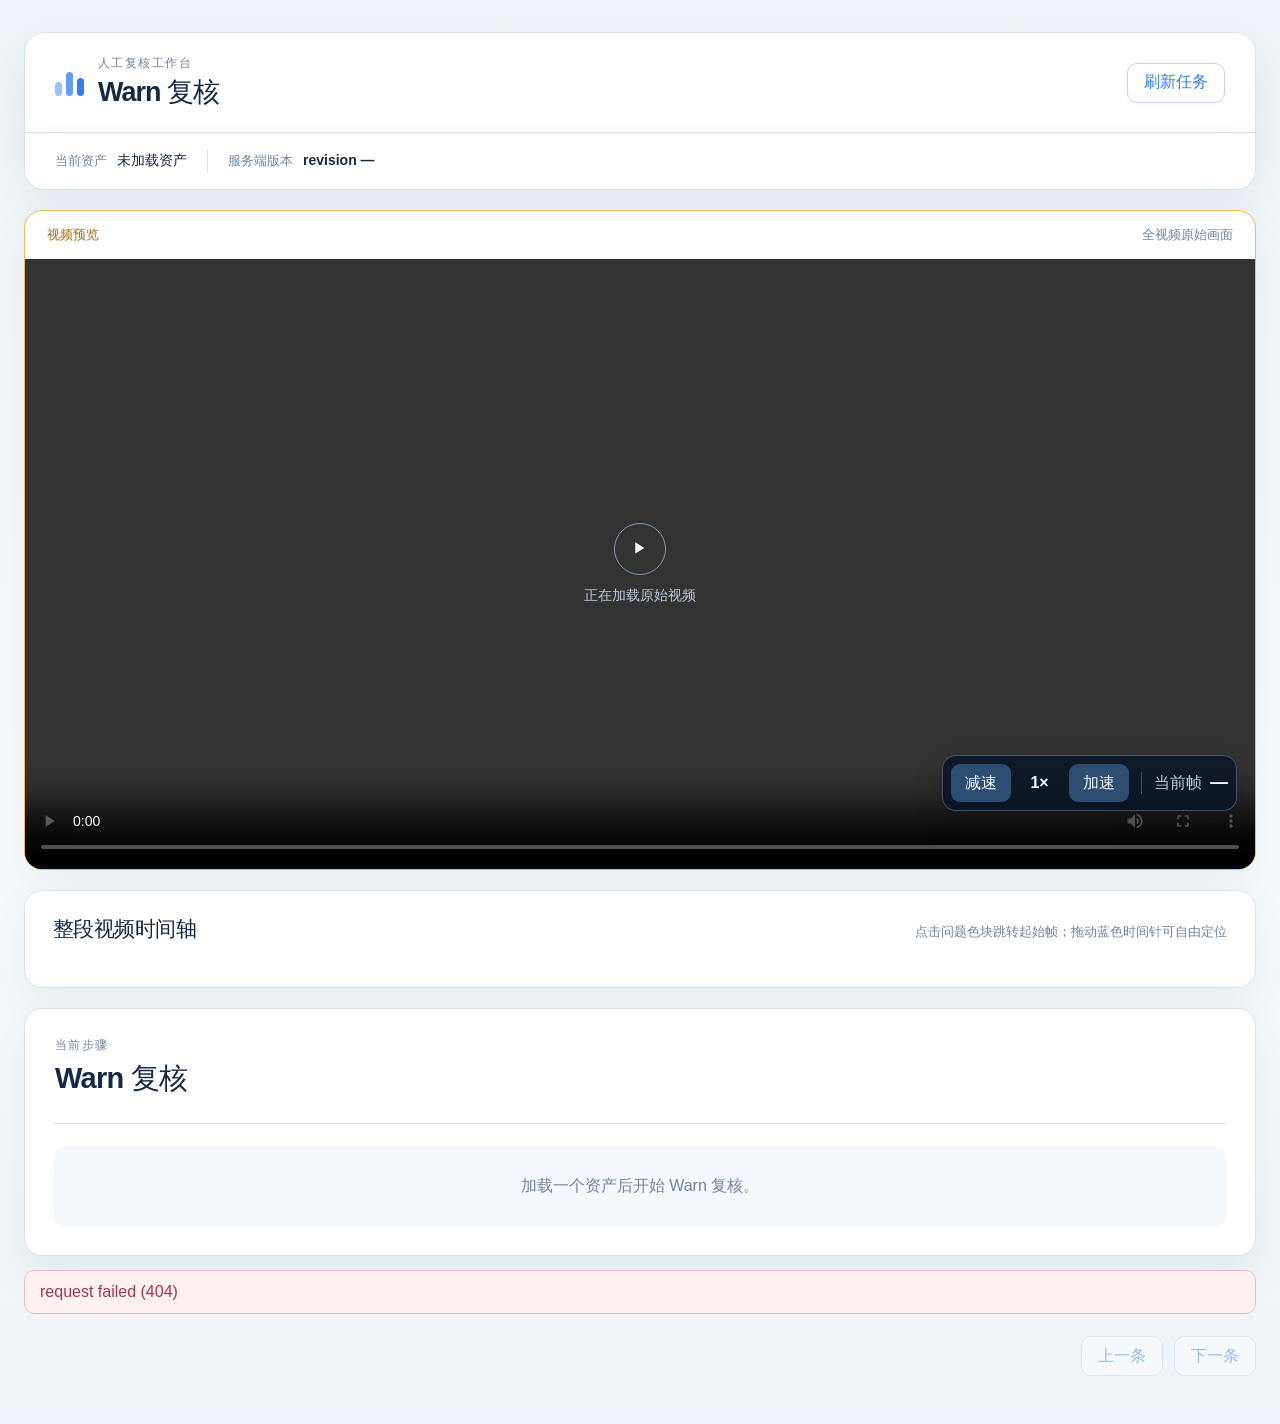
==== commit 37d75d7d: "feat(human-qc): build warn-only review interface" ====
--- a/human_qc/static/index.html
+++ b/human_qc/static/index.html
@@ -3,69 +3,70 @@
   <head>
     <meta charset="utf-8">
     <meta name="viewport" content="width=device-width, initial-scale=1">
-    <title>人工复核工作台</title>
+    <title>Warn 复核</title>
     <link rel="stylesheet" href="./workbench.css">
-    <link rel="modulepreload" href="./warn_adapter.js">
+    <link rel="modulepreload" href="./warning_timeline.js">
+    <link rel="modulepreload" href="./video_controller.js">
+    <link rel="modulepreload" href="./review_panel.js">
   </head>
   <body>
-    <main id="app" data-reviewer="">
+    <main id="app">
       <header class="topbar">
         <div class="brand-lockup">
           <span class="brand-mark" aria-hidden="true"><i></i><i></i><i></i></span>
-          <div><span class="eyebrow">人工复核工作台</span><h1>Warn 复核</h1></div>
+          <div>
+            <span class="eyebrow">人工复核工作台</span>
+            <h1>Warn 复核</h1>
+          </div>
         </div>
-        <div class="topbar-actions">
-          <span class="status-dot" aria-hidden="true"></span><span data-reviewer>reviewer —</span>
-          <button class="ghost-button" type="button" data-action="refresh" data-mutation-control>刷新任务</button>
-        </div>
+        <button class="ghost-button" type="button" data-action="refresh">刷新任务</button>
       </header>
 
       <section class="context-bar" aria-label="任务上下文">
         <div><span class="context-label">当前资产</span><strong data-asset-id>未加载资产</strong></div>
         <div class="context-divider" aria-hidden="true"></div>
-        <div><span class="context-label">工作进度</span><strong data-progress>—</strong></div>
-        <div class="context-divider" aria-hidden="true"></div>
         <div><span class="context-label">服务端版本</span><strong data-revision>revision —</strong></div>
-        <div class="context-spacer"></div>
-        <button class="ghost-button" type="button" data-action="previous-asset" data-navigation-control aria-label="上一个资产">上一条</button>
-        <button class="ghost-button" type="button" data-action="next-asset" data-navigation-control aria-label="下一个资产">下一条</button>
-        <button class="lease-button" type="button" data-action="acquire-lease">获取编辑锁</button>
       </section>
 
-      <section class="workspace-grid">
-        <section class="media-panel" aria-label="视频预览">
-          <div class="panel-heading"><span>视频预览</span><span class="frame-readout">当前帧 <strong data-current-frame>—</strong></span></div>
-          <div class="video-stage">
-            <video data-video controls preload="metadata"></video>
-            <div class="video-placeholder" data-video-placeholder><span class="play-glyph" aria-hidden="true">▶</span><span>选择任务后加载视频</span></div>
+      <section class="media-panel" aria-label="视频预览">
+        <div class="panel-heading"><span>视频预览</span><span>全视频原始画面</span></div>
+        <div class="video-stage" data-video-root tabindex="0" aria-label="视频区域。点击后可用左右方向键逐帧移动">
+          <video data-video controls preload="metadata"></video>
+          <div class="video-placeholder" data-video-placeholder>
+            <span class="play-glyph" aria-hidden="true">▶</span>
+            <span>正在加载原始视频</span>
           </div>
-          <div class="transport-row">
-            <button class="icon-button" type="button" data-action="step-back" aria-label="上一帧">−1</button>
-            <button class="play-button" type="button" data-action="play" aria-label="播放">▶</button>
-            <button class="icon-button" type="button" data-action="step-forward" aria-label="下一帧">+1</button>
-            <div class="frame-scrubber"><span class="scrubber-progress"></span></div>
-            <span class="time-readout" data-time-readout>00:00 / 00:00</span>
+          <div class="video-controls" aria-label="视频控制">
+            <button type="button" data-action="rate-decrease">减速</button>
+            <output data-playback-rate aria-label="当前倍速">1×</output>
+            <button type="button" data-action="rate-increase">加速</button>
+            <span class="video-current-frame">当前帧 <strong data-current-frame>—</strong></span>
           </div>
-        </section>
-
-        <aside class="inspector-panel" aria-label="复核信息">
-          <div class="panel-heading"><span>任务信息</span><span class="task-kind" data-task-kind>Warn</span></div>
-          <dl class="inspector-list">
-            <div><dt>编辑锁</dt><dd data-lease-status>未获取</dd></div>
-          </dl>
-          <div class="inspector-note" data-inspector-note>只允许拖动相邻任务之间的共享边界。每次修改先进入待确认状态。</div>
-        </aside>
+        </div>
       </section>
 
-      <section class="task-panel" aria-label="任务区域">
-        <div class="task-panel-heading"><div><span class="eyebrow">当前步骤</span><h2 data-stage-title>人工复核</h2></div><span class="task-progress" data-progress>—</span></div>
-        <div data-workbench-stage class="workbench-stage">
-          <div class="empty-stage">输入资产编号后开始复核。</div>
+      <section class="timeline-panel" aria-label="整段视频时间轴">
+        <div class="timeline-heading">
+          <h2>整段视频时间轴</h2>
+          <p>点击问题色块跳转起始帧；拖动蓝色时间针可自由定位</p>
         </div>
-        <div class="save-error" data-save-error hidden role="alert"></div>
+        <div data-warning-timeline></div>
       </section>
 
-      <footer class="footer-note"><span class="footer-lock" aria-hidden="true">⌑</span>所有变更以服务端 revision 为准。发生冲突或锁失效时，请刷新任务后继续。</footer>
+      <section class="review-shell" aria-label="Warn 复核">
+        <div class="review-heading">
+          <span class="eyebrow">当前步骤</span>
+          <h2>Warn 复核</h2>
+        </div>
+        <div data-review-panel></div>
+      </section>
+
+      <div class="save-error" data-save-error hidden role="alert"></div>
+
+      <nav class="bottom-navigation" data-bottom-navigation aria-label="资产切换">
+        <button class="ghost-button" type="button" data-action="previous-asset" aria-label="上一个资产">上一条</button>
+        <button class="ghost-button" type="button" data-action="next-asset" aria-label="下一个资产">下一条</button>
+      </nav>
     </main>
     <script type="module" src="./app.js"></script>
   </body>
--- a/human_qc/static/workbench.css
+++ b/human_qc/static/workbench.css
@@ -1,16 +1,18 @@
 :root {
   color-scheme: light;
-  --ink: #162538;
-  --muted: #708099;
-  --quiet: #a6b2c1;
-  --line: #dbe4ee;
+  --ink: #172942;
+  --muted: #71839d;
+  --line: #d7e2ef;
   --surface: #ffffff;
-  --surface-soft: #f5f8fb;
-  --blue: #2f76ed;
-  --blue-soft: #e7f0ff;
-  --blue-pale: #f3f7ff;
-  --amber: #d99327;
-  --danger: #c64d5a;
+  --soft: #f5f8fc;
+  --blue: #347bf4;
+  --blue-soft: #edf4ff;
+  --amber: #ec971a;
+  --amber-soft: #fff8ec;
+  --green: #1c8b4a;
+  --green-soft: #edf9f1;
+  --red: #cf4858;
+  --red-soft: #fff0f2;
   font-family: Inter, ui-sans-serif, -apple-system, BlinkMacSystemFont, "PingFang SC", "Noto Sans CJK SC", sans-serif;
   font-synthesis: none;
 }
@@ -18,179 +20,303 @@
 * { box-sizing: border-box; }
 
 body {
+  min-width: 320px;
   margin: 0;
-  min-width: 320px;
   color: var(--ink);
-  background: #edf2f7;
+  background: linear-gradient(180deg, #edf3f8 0, #f8fbfd 56%, #edf3f8 100%);
 }
 
 button, input { font: inherit; }
 button { cursor: pointer; }
 button:disabled, input:disabled { cursor: not-allowed; opacity: .48; }
-
-#app { width: min(1480px, calc(100% - 48px)); margin: 28px auto 44px; }
-
-.topbar, .context-bar, .task-panel, .media-panel, .inspector-panel {
+button:focus-visible, input:focus-visible { outline: 3px solid rgba(52, 123, 244, .28); outline-offset: 2px; }
+
+#app { width: min(1440px, calc(100% - 48px)); margin: 32px auto 48px; }
+
+.topbar, .context-bar, .media-panel, .timeline-panel, .review-shell {
+  border: 1px solid var(--line);
   background: var(--surface);
-  border: 1px solid var(--line);
-  box-shadow: 0 18px 45px rgba(46, 68, 94, .06);
-}
-
-.topbar { display: flex; align-items: center; justify-content: space-between; padding: 20px 28px; border-radius: 18px 18px 0 0; }
+  box-shadow: 0 18px 46px rgba(38, 65, 98, .07);
+}
+
+.topbar {
+  display: flex;
+  align-items: center;
+  justify-content: space-between;
+  gap: 16px;
+  padding: 22px 30px;
+  border-radius: 20px 20px 0 0;
+}
+
 .brand-lockup { display: flex; align-items: center; gap: 14px; }
-.brand-mark { display: flex; align-items: end; gap: 4px; width: 27px; height: 25px; }
-.brand-mark i { display: block; width: 6px; border-radius: 5px; background: var(--blue); }
-.brand-mark i:nth-child(1) { height: 13px; opacity: .45; }
-.brand-mark i:nth-child(2) { height: 21px; opacity: .72; }
-.brand-mark i:nth-child(3) { height: 16px; }
-.eyebrow { display: block; color: var(--muted); font-size: 11px; letter-spacing: .16em; text-transform: uppercase; font-weight: 650; }
-h1, h2 { margin: 3px 0 0; letter-spacing: -.03em; }
-h1 { font-size: 21px; }
-h2 { font-size: 20px; }
-.topbar-actions { display: flex; align-items: center; gap: 14px; color: var(--muted); font-size: 13px; }
-.status-dot { width: 8px; height: 8px; border-radius: 100%; background: #9cafc5; }
-.ghost-button, .lease-button, .icon-button, .play-button, .pending-actions button { border: 1px solid var(--line); background: var(--surface); color: var(--ink); border-radius: 9px; }
-.ghost-button { padding: 8px 13px; color: var(--blue); border-color: #bfd2f2; }
-.lease-button { padding: 8px 14px; color: var(--blue); border-color: #b7cef5; background: var(--blue-pale); }
-
-.context-bar { display: flex; align-items: center; gap: 21px; padding: 15px 28px; border-top: 0; border-radius: 0 0 18px 18px; }
-.context-bar > div:not(.context-divider):not(.context-spacer) { display: flex; align-items: baseline; gap: 9px; }
-.context-label { color: var(--muted); font-size: 12px; }
-.context-bar strong { font-size: 13px; }
-.context-divider { width: 1px; height: 22px; background: var(--line); }
-.context-spacer { flex: 1; }
-
-.workspace-grid { display: grid; grid-template-columns: minmax(0, 1fr) 270px; gap: 18px; margin-top: 18px; }
-.media-panel, .inspector-panel { border-radius: 16px; overflow: hidden; }
-.panel-heading { display: flex; align-items: center; justify-content: space-between; padding: 15px 18px; color: var(--muted); font-size: 12px; letter-spacing: .08em; text-transform: uppercase; border-bottom: 1px solid var(--line); }
-.frame-readout { letter-spacing: 0; text-transform: none; color: var(--quiet); }
-.frame-readout strong { color: var(--ink); font-size: 13px; }
-.video-stage { position: relative; min-height: 310px; display: grid; place-items: center; background: #14233a; overflow: hidden; }
-.video-stage video { display: block; width: 100%; max-height: 520px; object-fit: contain; }
-.video-placeholder { position: absolute; inset: 0; display: grid; place-content: center; gap: 11px; text-align: center; color: #aebbd0; font-size: 13px; background: radial-gradient(circle at 50% 44%, #2d4668 0, #17273e 42%, #111e31 100%); }
+.brand-mark { display: flex; align-items: end; gap: 4px; width: 29px; height: 27px; }
+.brand-mark i { display: block; width: 7px; border-radius: 8px; background: var(--blue); }
+.brand-mark i:nth-child(1) { height: 14px; opacity: .48; }
+.brand-mark i:nth-child(2) { height: 24px; opacity: .75; }
+.brand-mark i:nth-child(3) { height: 18px; }
+.eyebrow { display: block; color: var(--muted); font-size: 12px; font-weight: 700; letter-spacing: .12em; }
+h1, h2, p { margin: 0; }
+h1 { margin-top: 2px; font-size: clamp(24px, 2.1vw, 31px); letter-spacing: -.035em; }
+h2 { font-size: 21px; letter-spacing: -.025em; }
+
+.ghost-button {
+  min-height: 40px;
+  padding: 8px 16px;
+  border: 1px solid #bfd2f5;
+  border-radius: 10px;
+  color: var(--blue);
+  background: #fff;
+  font-weight: 700;
+}
+.ghost-button:hover:not(:disabled) { border-color: var(--blue); background: var(--blue-soft); }
+
+.context-bar {
+  display: flex;
+  align-items: center;
+  gap: 20px;
+  padding: 16px 30px;
+  border-top: 0;
+  border-radius: 0 0 20px 20px;
+}
+.context-bar > div:not(.context-divider) { display: flex; align-items: baseline; gap: 10px; }
+.context-label { color: var(--muted); font-size: 13px; }
+.context-bar strong { font-size: 14px; }
+.context-divider { width: 1px; height: 24px; background: var(--line); }
+
+.media-panel, .timeline-panel, .review-shell { margin-top: 20px; border-radius: 18px; overflow: hidden; }
+.media-panel { border-color: #f0ba58; }
+.panel-heading {
+  display: flex;
+  justify-content: space-between;
+  gap: 12px;
+  padding: 15px 22px;
+  color: #a6670f;
+  font-size: 13px;
+  font-weight: 800;
+}
+.panel-heading span:last-child { color: var(--muted); font-weight: 600; }
+
+.video-stage {
+  position: relative;
+  min-height: min(56vw, 610px);
+  overflow: hidden;
+  background: radial-gradient(circle at 46% 34%, #193457 0, #0d1d32 62%, #081525 100%);
+}
+.video-stage video { display: block; width: 100%; height: min(56vw, 610px); object-fit: contain; }
+.video-placeholder {
+  position: absolute;
+  inset: 0;
+  display: grid;
+  place-content: center;
+  gap: 12px;
+  color: #bdcae0;
+  text-align: center;
+  font-size: 14px;
+  pointer-events: none;
+}
 .video-placeholder[hidden] { display: none; }
-.play-glyph { display: grid; place-items: center; width: 53px; height: 53px; margin: auto; border: 1px solid #879bbb; border-radius: 100%; color: #e8effb; font-size: 16px; }
-.transport-row { display: flex; align-items: center; gap: 9px; padding: 12px 17px; }
-.icon-button, .play-button { min-width: 32px; height: 29px; color: var(--muted); font-size: 11px; }
-.play-button { color: var(--blue); font-size: 13px; }
-.frame-scrubber { position: relative; flex: 1; height: 4px; overflow: hidden; border-radius: 4px; background: #e1e8f0; }
-.scrubber-progress { display: block; width: 0; height: 100%; background: var(--blue); }
-.time-readout { color: var(--muted); font-size: 11px; white-space: nowrap; }
-
-.task-panel { margin-top: 18px; padding: 22px 24px 24px; border-radius: 16px; }
-.task-panel-heading { display: flex; justify-content: space-between; align-items: end; margin-bottom: 22px; }
-.task-progress, .task-kind { color: var(--blue); font-size: 12px; font-weight: 650; }
-.workbench-stage { min-height: 190px; }
-.empty-stage { display: grid; min-height: 160px; place-items: center; color: var(--muted); background: var(--surface-soft); border: 1px dashed #cbd7e5; border-radius: 12px; }
-
-.inspector-list { margin: 0; padding: 8px 18px; }
-.inspector-list div { display: flex; justify-content: space-between; padding: 14px 0; border-bottom: 1px solid var(--line); }
-.inspector-list div:last-child { border-bottom: 0; }
-.inspector-list dt { color: var(--muted); font-size: 12px; }
-.inspector-list dd { margin: 0; font-size: 12px; font-weight: 650; }
-.inspector-note { margin: 10px 18px 18px; padding: 13px 14px; color: #60728a; background: var(--blue-pale); border-radius: 10px; font-size: 12px; line-height: 1.7; }
-
-.timeline-toolbar { display: flex; justify-content: space-between; margin-bottom: 9px; color: var(--muted); font-size: 12px; }
-.timeline-total { font-variant-numeric: tabular-nums; }
-.timeline-host { overflow-x: auto; padding: 12px 8px 16px; background: var(--surface-soft); border: 1px solid var(--line); border-radius: 12px; }
-.timeline-track { position: relative; display: flex; min-width: 560px; height: 86px; padding-top: 17px; border-top: 1px solid var(--track-line); }
-.timeline-segment { position: relative; flex: 0 0 var(--segment-width); min-width: 66px; height: 57px; display: flex; flex-direction: column; justify-content: center; gap: 4px; padding: 9px 18px; background: #dceaff; border: 1px solid #a4c8ff; border-radius: 9px; color: #285996; transition: background .18s, border-color .18s, box-shadow .18s; }
-.timeline-segment.pending-affected { background: #c7ddff; border-color: var(--blue); box-shadow: 0 0 0 2px rgba(47, 118, 237, .13); }
-.timeline-segment.preview-affected { background: #fff1d9; border-color: var(--amber); transition: flex-basis .08s linear, background .18s, border-color .18s; }
-.segment-title { overflow: hidden; text-overflow: ellipsis; white-space: nowrap; font-size: 13px; font-weight: 650; }
-.segment-range { color: #6c87a7; font-size: 10px; font-variant-numeric: tabular-nums; }
-.pending-title { margin-bottom: 9px; color: #35649f; font-size: 12px; font-weight: 700; }
-.pending-rows { display: grid; gap: 8px; }
-.pending-row { display: grid; grid-template-columns: minmax(80px, .4fr) 1fr 1fr; gap: 12px; align-items: center; padding: 9px 10px; background: #fff; border-radius: 7px; font-size: 11px; font-variant-numeric: tabular-nums; }
-.pending-segment-id { color: var(--muted); font-weight: 650; }
-.pending-before { color: #a26868; }
-.pending-after { color: #2f7654; }
-.pending-actions { display: flex; justify-content: end; gap: 8px; margin-top: 13px; }
-.pending-actions button { padding: 7px 12px; font-size: 12px; }
-.pending-actions button[data-action="confirm-pending"] { color: #fff; background: var(--blue); border-color: var(--blue); }
-.text-editor-heading { display: flex; justify-content: space-between; margin-bottom: 9px; color: var(--muted); font-size: 11px; }
-.text-editor-row { display: grid; grid-template-columns: minmax(0, 1fr) minmax(0, 1fr) auto; gap: 9px; align-items: end; margin-top: 8px; }
-.text-editor-row label { display: grid; gap: 4px; color: var(--muted); font-size: 10px; }
-.text-editor-row input { min-width: 0; padding: 8px 9px; color: var(--ink); background: #fff; border: 1px solid var(--line); border-radius: 7px; font-size: 12px; }
-.text-editor-row button { padding: 8px 10px; color: var(--blue); background: var(--blue-pale); border: 1px solid #c1d4f1; border-radius: 7px; font-size: 11px; }
-.save-error { margin-top: 14px; padding: 11px 13px; color: #963c47; background: #fff2f3; border: 1px solid #f0c2c7; border-radius: 8px; font-size: 12px; }
-.footer-note { display: flex; align-items: center; gap: 8px; margin-top: 15px; padding: 0 4px; color: var(--muted); font-size: 11px; }
-.footer-lock { color: var(--blue); font-size: 15px; }
-
-/* Warn review keeps the shared video stage first, then presents evidence and a single decision. */
-[data-task-type="warn_review"] .workspace-grid { grid-template-columns: minmax(0, 1fr); }
-[data-task-type="warn_review"] .inspector-panel { display: none; }
-[data-task-type="warn_review"] .media-panel { border-color: #edc98d; }
-[data-task-type="warn_review"] .media-panel .panel-heading { color: #95601e; background: #fffaf1; }
-[data-task-type="warn_review"] .video-stage { box-shadow: inset 0 0 0 2px rgba(217, 147, 39, .72); }
-
-.warn-review { display: grid; gap: 18px; }
-.warn-review-head { display: flex; align-items: start; justify-content: space-between; gap: 16px; padding-bottom: 14px; border-bottom: 1px solid var(--line); }
-.warn-progress { display: grid; gap: 3px; color: var(--muted); font-size: 12px; }
-.warn-progress strong { color: #95601e; font-size: 14px; }
-.warn-issue-list { display: flex; flex-wrap: wrap; justify-content: end; gap: 7px; }
-.warn-issue-list button { min-height: 32px; padding: 6px 10px; color: #80551c; background: #fffaf1; border: 1px solid #edc98d; border-radius: 8px; font-size: 11px; }
-.warn-issue-list button:hover, .warn-issue-list button[aria-current="true"] { color: #70440e; background: #fff1d9; border-color: var(--amber); }
-
-.warn-rationale { display: grid; grid-template-columns: minmax(0, 1fr) minmax(280px, .9fr); gap: 18px; align-items: start; }
-.warn-rationale > header, .warn-machine-fields, .warn-metrics, .warn-evidence { min-width: 0; }
-.warn-rationale > header { display: grid; gap: 7px; padding: 16px; background: #fffaf1; border: 1px solid #edc98d; border-radius: 11px; }
-.warn-machine-fields { grid-column: 1; }
-.warn-metrics { grid-column: 2; grid-row: 1; }
-.warn-evidence { grid-column: 2; grid-row: 2; }
-.warn-code { color: #95601e; font-size: 11px; font-weight: 700; letter-spacing: .08em; text-transform: uppercase; }
-.warn-rationale > header strong { overflow-wrap: anywhere; font-size: 14px; }
-.warn-machine-fields, .warn-metrics { display: grid; gap: 8px; margin: 0; }
-.warn-machine-fields div, .warn-metrics div { display: grid; grid-template-columns: minmax(90px, .7fr) minmax(0, 1fr); gap: 12px; padding: 9px 0; border-bottom: 1px solid var(--line); }
-.warn-machine-fields dt, .warn-metrics dt { color: var(--muted); font-size: 11px; }
-.warn-machine-fields dd, .warn-metrics dd { margin: 0; overflow-wrap: anywhere; font-size: 12px; font-variant-numeric: tabular-nums; }
-.warn-machine-fields small { color: var(--quiet); }
-.warn-evidence { display: grid; gap: 10px; padding: 14px; background: var(--surface-soft); border: 1px solid var(--line); border-radius: 11px; }
-.warn-clip-link { color: #95601e; font-size: 12px; font-weight: 650; }
-.warn-clip-unavailable, .warn-evidence-degraded { margin: 0; color: #80551c; font-size: 12px; line-height: 1.55; overflow-wrap: anywhere; }
-.warn-overlay-gallery { display: flex; gap: 9px; max-width: 100%; overflow-x: auto; padding-bottom: 4px; scrollbar-color: #c9d5e2 transparent; }
-.warn-overlay-sample { display: grid; flex: 0 0 116px; gap: 5px; color: var(--muted); font-size: 10px; text-align: center; text-decoration: none; }
-.warn-overlay-sample img { display: block; width: 116px; height: 76px; object-fit: cover; background: #dfe7f0; border: 1px solid var(--line); border-radius: 7px; }
-.warn-overlay-sample:hover img { border-color: var(--amber); box-shadow: 0 0 0 2px rgba(217, 147, 39, .15); }
-.warn-overlay-toggle { color: var(--muted); font-size: 12px; }
-.warn-overlay { max-width: 100%; border: 1px solid var(--line); border-radius: 8px; }
-
-.warn-decision { display: grid; gap: 12px; padding-top: 17px; border-top: 1px solid var(--line); }
-.warn-reason { display: grid; gap: 7px; color: var(--muted); font-size: 12px; }
-.warn-reason textarea { width: 100%; min-height: 82px; resize: vertical; padding: 10px 11px; color: var(--ink); background: var(--surface); border: 1px solid var(--line); border-radius: 9px; line-height: 1.5; }
-.warn-verdict-actions { display: grid; grid-template-columns: repeat(2, minmax(0, 1fr)); gap: 10px; }
-.warn-verdict-actions button { min-height: 48px; padding: 11px 14px; border: 1px solid; border-radius: 9px; font-size: 13px; font-weight: 700; transition: background .18s, border-color .18s, box-shadow .18s; }
-.warn-verdict-actions [data-action="verdict-pass"] { color: #236441; background: #edf8f1; border-color: #9ccdab; }
-.warn-verdict-actions [data-action="verdict-fail"] { color: #973e4a; background: #fff1f2; border-color: #efb6bd; }
-.warn-verdict-actions [data-action="verdict-pass"]:hover, .warn-verdict-actions [data-action="verdict-pass"].selected { background: #dff2e6; border-color: #51956b; }
-.warn-verdict-actions [data-action="verdict-fail"]:hover, .warn-verdict-actions [data-action="verdict-fail"].selected { background: #ffe3e6; border-color: var(--danger); }
-.warn-verdict-actions button.loading { opacity: .7; cursor: progress; }
-.warn-verdict-actions button:disabled, .warn-complete-row button:disabled { cursor: not-allowed; opacity: .48; }
-.warn-error { min-height: 16px; color: var(--danger); font-size: 12px; }
-.warn-complete-row { display: flex; justify-content: end; }
-.warn-complete-row button { min-height: 40px; padding: 9px 15px; color: #fff; background: var(--blue); border: 1px solid var(--blue); border-radius: 9px; font-size: 12px; }
-.warn-complete-row button:hover:not(:disabled) { background: #2166d5; }
-.warn-review :focus-visible { outline: 3px solid rgba(217, 147, 39, .5); outline-offset: 2px; }
-
-@media (max-width: 840px) {
-  #app { width: min(100% - 20px, 680px); margin-top: 10px; }
-  .topbar { align-items: start; gap: 12px; flex-direction: column; }
-  .context-bar { flex-wrap: wrap; gap: 10px 15px; padding: 14px 18px; }
+.play-glyph {
+  display: grid;
+  width: 52px;
+  height: 52px;
+  margin: auto;
+  place-items: center;
+  border: 1px solid #829ab9;
+  border-radius: 50%;
+  color: #eff6ff;
+}
+.video-controls {
+  position: absolute;
+  right: 18px;
+  bottom: 58px;
+  display: flex;
+  align-items: center;
+  gap: 8px;
+  padding: 8px;
+  border: 1px solid rgba(167, 190, 218, .35);
+  border-radius: 14px;
+  background: rgba(7, 20, 36, .8);
+  box-shadow: 0 12px 30px rgba(0, 0, 0, .2);
+  color: #f3f7ff;
+}
+.video-controls button {
+  min-width: 60px;
+  min-height: 38px;
+  border: 0;
+  border-radius: 9px;
+  background: #2d4d73;
+  color: #f3f7ff;
+  font-weight: 750;
+}
+.video-controls button:hover:not(:disabled) { background: #3b6493; }
+.video-controls output { min-width: 42px; text-align: center; font-weight: 800; }
+.video-current-frame {
+  margin-left: 4px;
+  padding-left: 12px;
+  border-left: 1px solid rgba(196, 215, 240, .28);
+  color: #bfcee4;
+  white-space: nowrap;
+}
+.video-current-frame strong { margin-left: 4px; color: #fff; font-size: 18px; }
+
+.timeline-panel { padding: 24px 28px 28px; }
+.timeline-heading { display: flex; align-items: baseline; justify-content: space-between; gap: 16px; margin-bottom: 16px; }
+.timeline-heading p { color: var(--muted); font-size: 13px; }
+
+.warning-timeline { position: relative; min-height: 108px; padding: 28px 26px 18px; border: 1px solid var(--line); border-radius: 16px; background: #fbfdff; }
+.warning-timeline__track { position: relative; height: 54px; touch-action: none; cursor: crosshair; }
+.warning-timeline__rail { position: absolute; top: 25px; right: 0; left: 0; height: 8px; border-radius: 99px; background: #dce7f2; }
+.warning-timeline__block {
+  position: absolute;
+  z-index: 2;
+  top: 12px;
+  min-width: 12px;
+  height: 34px;
+  overflow: hidden;
+  border: 0;
+  border-radius: 17px;
+  background: #ffac38;
+  box-shadow: 0 0 0 6px #fff, 0 4px 10px rgba(206, 126, 19, .16);
+  color: #633600;
+  font-size: 13px;
+  font-weight: 800;
+  line-height: 34px;
+  text-align: left;
+  text-overflow: ellipsis;
+  white-space: nowrap;
+}
+.warning-timeline__block:hover, .warning-timeline__block:focus-visible, .warning-timeline__block.is-active { background: #e98f0c; color: #fff; }
+.warning-timeline__block[data-show-label="false"] { color: transparent; }
+.warning-timeline__playhead {
+  position: absolute;
+  z-index: 4;
+  top: 4px;
+  width: 4px;
+  height: 50px;
+  margin-left: -2px;
+  padding: 0;
+  border: 0;
+  border-radius: 3px;
+  background: var(--blue);
+  cursor: ew-resize;
+}
+.warning-timeline__playhead::before {
+  position: absolute;
+  top: -8px;
+  left: 50%;
+  width: 15px;
+  height: 15px;
+  transform: translateX(-50%);
+  border-radius: 50%;
+  background: var(--blue);
+  content: "";
+}
+.warning-timeline__popover {
+  position: absolute;
+  z-index: 8;
+  max-width: min(430px, calc(100% - 24px));
+  padding: 9px;
+  border-radius: 14px;
+  background: #172e4b;
+  box-shadow: 0 18px 32px rgba(24, 43, 69, .25);
+}
+.warning-timeline__popover-row {
+  display: block;
+  width: 100%;
+  padding: 11px 13px;
+  border: 0;
+  border-bottom: 1px solid rgba(210, 227, 247, .18);
+  background: transparent;
+  color: #f5f8ff;
+  text-align: left;
+}
+.warning-timeline__popover-row:last-child { border-bottom: 0; }
+.warning-timeline__popover-row:hover, .warning-timeline__popover-row:focus-visible { border-radius: 9px; background: #304e73; }
+
+.review-shell { padding: 28px; }
+.review-heading { padding: 0 2px 24px; border-bottom: 1px solid var(--line); }
+.review-heading h2 { margin-top: 5px; font-size: 29px; }
+[data-review-panel] { padding-top: 22px; }
+.review-empty { padding: 30px; border-radius: 13px; background: var(--soft); color: var(--muted); text-align: center; }
+
+.warning-status-list { display: flex; flex-wrap: wrap; gap: 10px; padding-bottom: 22px; }
+.warning-status {
+  padding: 10px 16px;
+  border: 1px solid #d2dfef;
+  border-radius: 999px;
+  background: #f8fafc;
+  color: #6f819a;
+  font-weight: 700;
+}
+.warning-status:hover:not(:disabled) { border-color: #a9c5f6; background: var(--blue-soft); }
+.warning-status.is-selected { border-color: var(--amber); box-shadow: 0 0 0 3px #fff3dd; color: #a36108; background: var(--amber-soft); }
+.warning-status--pass { border-color: #91d9ad; color: var(--green); background: var(--green-soft); }
+.warning-status--fail { border-color: #f1a8b2; color: #a43949; background: var(--red-soft); }
+.warning-status [data-passed-marker] { margin-right: 4px; font-size: 17px; }
+
+.active-warning-card { padding: 24px; border: 1px solid var(--amber); border-radius: 16px; background: var(--amber-soft); }
+.active-warning-card h2 { font-size: 24px; }
+.active-warning-card ul { display: grid; gap: 0; margin: 19px 0 0; padding: 0; list-style: none; }
+.active-warning { display: flex; align-items: center; gap: 9px; min-height: 49px; border-top: 1px solid #f2d8aa; font-weight: 750; }
+.active-warning:first-child { border-top: 0; }
+.active-warning.is-target { color: #7d4907; }
+.threshold-question { width: 28px; height: 28px; padding: 0; border: 0; border-radius: 50%; background: #f1ce90; color: #784800; font-size: 17px; font-weight: 800; }
+.current-warning, .same-window { margin-left: auto; padding: 6px 10px; border-radius: 999px; font-size: 12px; }
+.current-warning { background: #ffe7bd; color: #9b5d09; }
+.same-window { color: #8a6e40; }
+.active-warning-empty { padding: 9px 0; color: var(--muted); }
+
+.reason-section { margin-top: 24px; padding-top: 24px; border-top: 1px solid var(--line); }
+.reason-heading { display: flex; align-items: baseline; justify-content: space-between; gap: 14px; }
+.reason-heading h2 { font-size: 19px; }
+.reason-heading span { color: var(--muted); font-size: 13px; }
+.reason-chips { display: flex; flex-wrap: wrap; gap: 10px; margin-top: 15px; }
+.reason-chip {
+  min-height: 42px;
+  padding: 8px 17px;
+  border: 1px solid #c6d5e8;
+  border-radius: 11px;
+  background: #fff;
+  color: #455b78;
+  font-weight: 700;
+}
+.reason-chip:hover:not(:disabled), .reason-chip.is-selected { border-color: var(--blue); background: var(--blue-soft); color: #2466d5; }
+.other-reason-label { display: grid; gap: 8px; margin-top: 14px; color: #536b88; font-size: 14px; font-weight: 700; }
+.other-reason-label input { width: min(680px, 100%); min-height: 45px; padding: 10px 13px; border: 1px solid #b9cdf0; border-radius: 10px; color: var(--ink); }
+.overlay-state { margin-top: 14px; color: var(--muted); font-size: 13px; }
+
+.verdict-actions { display: grid; grid-template-columns: 1fr 1fr; gap: 14px; margin-top: 24px; }
+.verdict-actions button, .complete-button { min-height: 50px; border-radius: 11px; font-weight: 800; }
+.pass-button { border: 1px solid #85d4a8; background: var(--green-soft); color: #187b41; }
+.fail-button { border: 1px solid #f3a5b0; background: var(--red-soft); color: #b33b4c; }
+.pass-button:hover:not(:disabled) { background: #dff6e7; }
+.fail-button:hover:not(:disabled) { background: #ffe4e8; }
+.completion-action { display: flex; align-items: center; justify-content: flex-end; gap: 13px; margin-top: 24px; }
+.completion-action span { color: var(--muted); font-size: 13px; }
+.complete-button { min-width: 150px; padding: 10px 18px; border: 0; background: var(--blue); color: #fff; }
+.complete-button:hover:not(:disabled) { background: #2168e4; }
+.panel-error, .save-error { color: #a4384a; }
+.panel-error { margin-top: 14px; }
+.save-error { margin-top: 14px; padding: 12px 15px; border: 1px solid #f0b9c1; border-radius: 10px; background: var(--red-soft); }
+
+.bottom-navigation { display: flex; justify-content: flex-end; gap: 11px; margin-top: 22px; }
+
+@media (max-width: 720px) {
+  #app { width: min(100% - 24px, 1440px); margin-top: 12px; }
+  .topbar, .context-bar, .timeline-panel, .review-shell { padding-right: 17px; padding-left: 17px; }
+  .topbar { border-radius: 14px 14px 0 0; }
+  .context-bar { gap: 12px; border-radius: 0 0 14px 14px; }
   .context-divider { display: none; }
-  .context-spacer { display: none; }
-  .workspace-grid { grid-template-columns: 1fr; }
-  .video-stage { min-height: 220px; }
-  .pending-row { grid-template-columns: 1fr; gap: 4px; }
-  .text-editor-row { grid-template-columns: 1fr; }
-}
-
-@media (max-width: 700px) {
-  .warn-review-head { align-items: stretch; flex-direction: column; }
-  .warn-issue-list { justify-content: start; }
-  .warn-rationale { grid-template-columns: minmax(0, 1fr); }
-  .warn-machine-fields, .warn-metrics, .warn-evidence { grid-column: auto; grid-row: auto; }
-  .warn-verdict-actions { grid-template-columns: minmax(0, 1fr); }
-  .warn-machine-fields div, .warn-metrics div { grid-template-columns: 1fr; gap: 3px; }
-  .warn-complete-row { display: grid; }
-  .warn-complete-row button { width: 100%; }
-}
+  .video-stage, .video-stage video { min-height: 260px; height: 62vw; }
+  .video-controls { right: 10px; bottom: 51px; gap: 5px; padding: 6px; }
+  .video-controls button { min-width: 49px; min-height: 34px; font-size: 12px; }
+  .video-current-frame { display: none; }
+  .timeline-heading, .reason-heading, .completion-action { align-items: flex-start; flex-direction: column; }
+  .warning-status-list { flex-wrap: nowrap; overflow-x: auto; }
+  .warning-status { white-space: nowrap; }
+  .active-warning-card { padding: 18px; }
+  .active-warning-card h2 { font-size: 20px; }
+  .verdict-actions { grid-template-columns: 1fr; }
+  .completion-action { align-items: stretch; }
+  .complete-button { width: 100%; }
+}
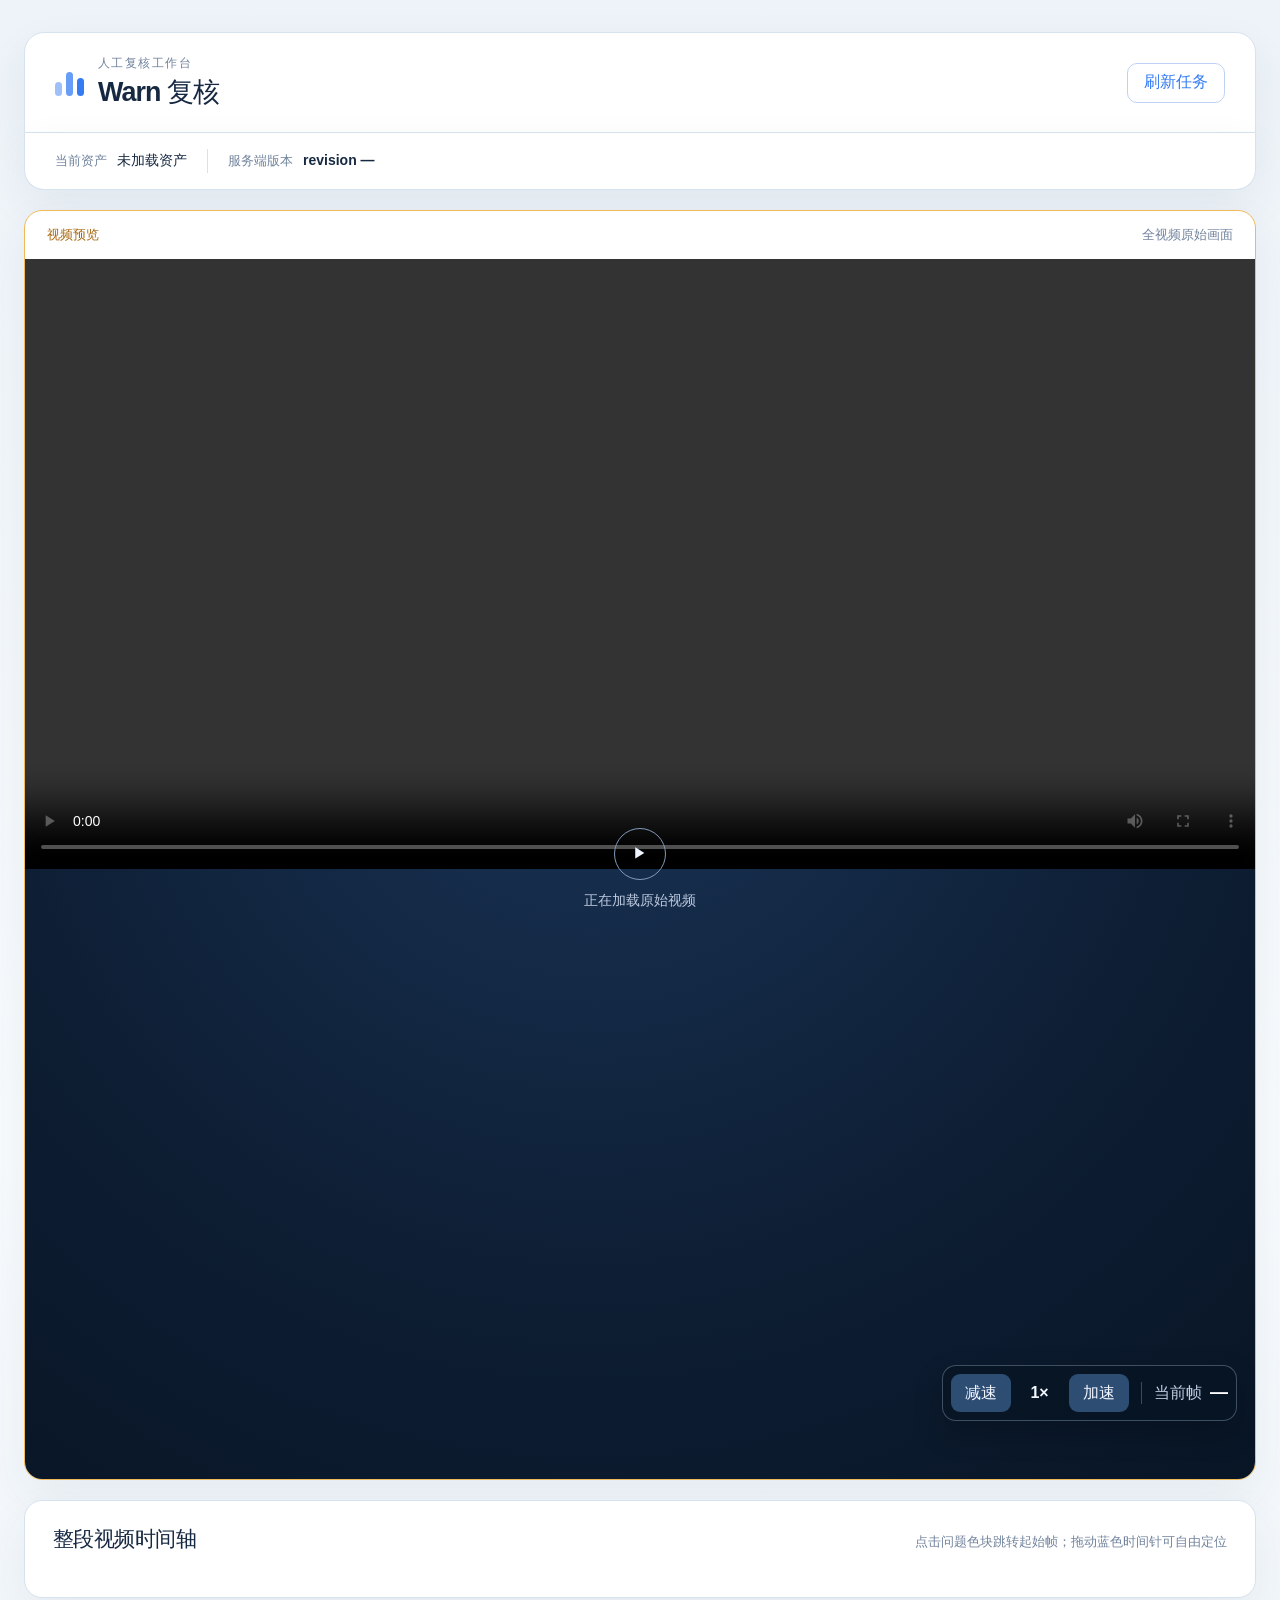
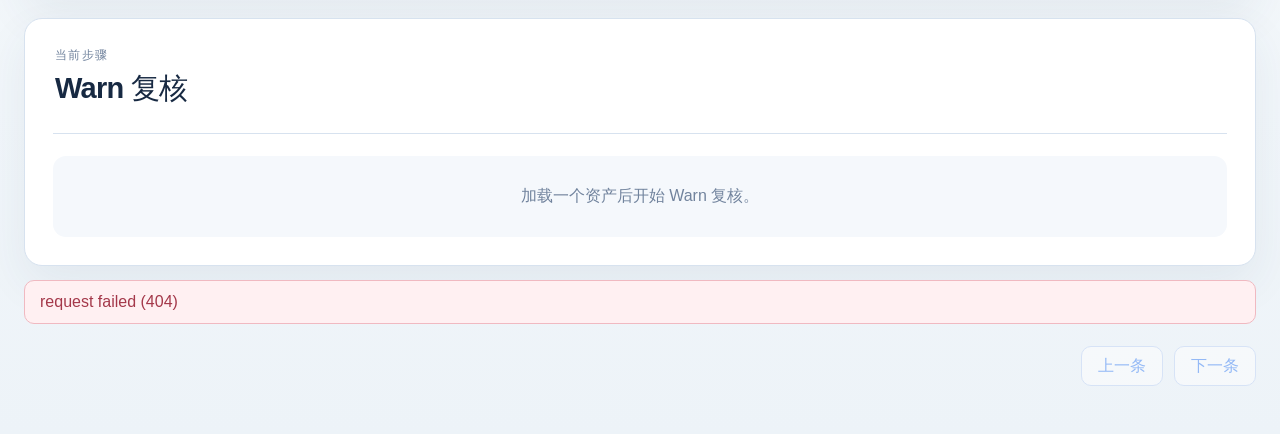
==== commit 1748670d: "fix(human-qc): harden warn review state machine" ====
--- a/human_qc/static/index.html
+++ b/human_qc/static/index.html
@@ -32,6 +32,7 @@
         <div class="panel-heading"><span>视频预览</span><span>全视频原始画面</span></div>
         <div class="video-stage" data-video-root tabindex="0" aria-label="视频区域。点击后可用左右方向键逐帧移动">
           <video data-video controls preload="metadata"></video>
+          <video data-overlay-video muted playsinline hidden aria-hidden="true"></video>
           <div class="video-placeholder" data-video-placeholder>
             <span class="play-glyph" aria-hidden="true">▶</span>
             <span>正在加载原始视频</span>
--- a/human_qc/static/workbench.css
+++ b/human_qc/static/workbench.css
@@ -260,7 +260,29 @@
 .active-warning { display: flex; align-items: center; gap: 9px; min-height: 49px; border-top: 1px solid #f2d8aa; font-weight: 750; }
 .active-warning:first-child { border-top: 0; }
 .active-warning.is-target { color: #7d4907; }
+.threshold-anchor { position: relative; display: inline-flex; align-items: center; }
 .threshold-question { width: 28px; height: 28px; padding: 0; border: 0; border-radius: 50%; background: #f1ce90; color: #784800; font-size: 17px; font-weight: 800; }
+[data-threshold-tooltip] {
+  position: absolute;
+  z-index: 2;
+  bottom: calc(100% + 8px);
+  left: 50%;
+  width: max-content;
+  max-width: 220px;
+  padding: 6px 8px;
+  transform: translateX(-50%);
+  border-radius: 7px;
+  background: #263b58;
+  color: #fff;
+  font-size: 12px;
+  font-weight: 650;
+  opacity: 0;
+  pointer-events: none;
+  transition: opacity .12s ease;
+}
+.threshold-question:hover + [data-threshold-tooltip], .threshold-question:focus-visible + [data-threshold-tooltip] { opacity: 1; }
+.saved-warning-status { margin-left: auto; color: var(--green); font-size: 13px; }
+.active-warning[data-review-status="fail"] .saved-warning-status { color: #ae3f4f; }
 .current-warning, .same-window { margin-left: auto; padding: 6px 10px; border-radius: 999px; font-size: 12px; }
 .current-warning { background: #ffe7bd; color: #9b5d09; }
 .same-window { color: #8a6e40; }
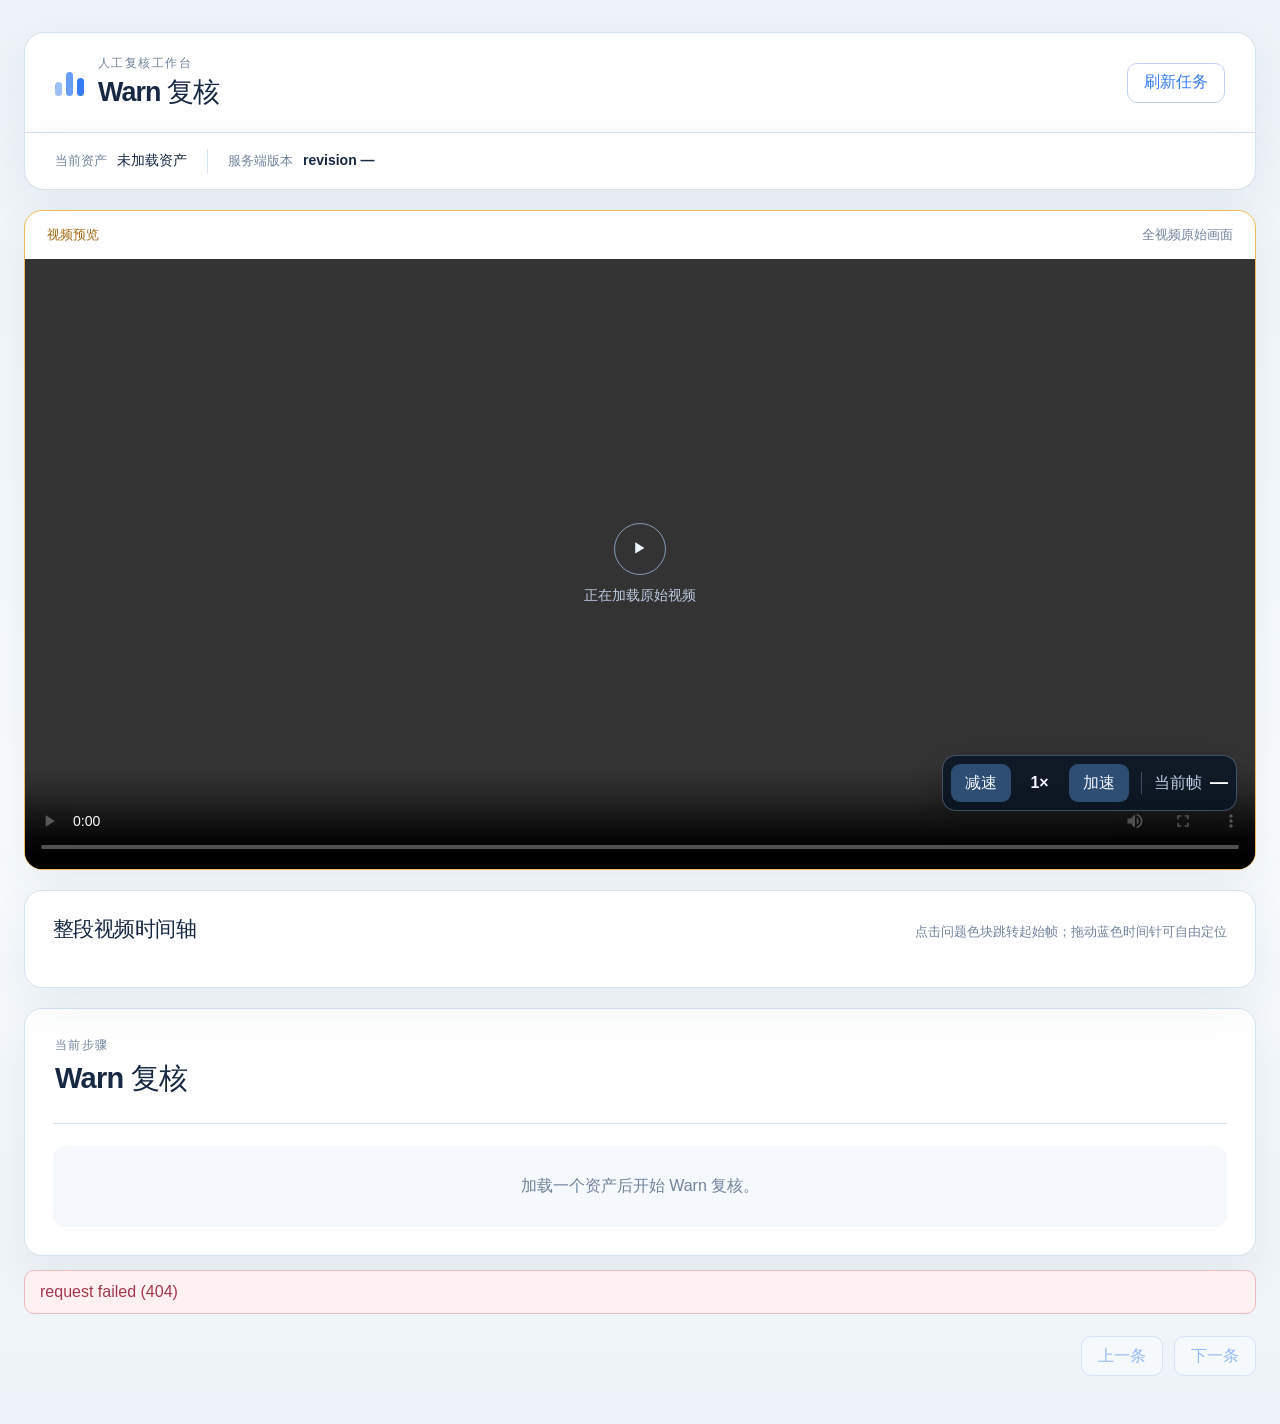
==== commit 2c8e2905: "test(human-qc): cover complete warn review workflow" ====
--- a/human_qc/static/index.html
+++ b/human_qc/static/index.html
@@ -4,6 +4,7 @@
     <meta charset="utf-8">
     <meta name="viewport" content="width=device-width, initial-scale=1">
     <title>Warn 复核</title>
+    <link rel="icon" href="data:,">
     <link rel="stylesheet" href="./workbench.css">
     <link rel="modulepreload" href="./warning_timeline.js">
     <link rel="modulepreload" href="./video_controller.js">
--- a/human_qc/static/workbench.css
+++ b/human_qc/static/workbench.css
@@ -103,6 +103,15 @@
   background: radial-gradient(circle at 46% 34%, #193457 0, #0d1d32 62%, #081525 100%);
 }
 .video-stage video { display: block; width: 100%; height: min(56vw, 610px); object-fit: contain; }
+.video-stage [data-overlay-video] {
+  position: absolute;
+  z-index: 2;
+  inset: 0;
+  width: 100%;
+  height: min(56vw, 610px);
+  pointer-events: none;
+}
+.video-stage [data-overlay-video][hidden] { display: none; }
 .video-placeholder {
   position: absolute;
   inset: 0;
@@ -159,7 +168,12 @@
 }
 .video-current-frame strong { margin-left: 4px; color: #fff; font-size: 18px; }
 
-.timeline-panel { padding: 24px 28px 28px; }
+.timeline-panel {
+  position: relative;
+  z-index: 1;
+  overflow: visible;
+  padding: 24px 28px 28px;
+}
 .timeline-heading { display: flex; align-items: baseline; justify-content: space-between; gap: 16px; margin-bottom: 16px; }
 .timeline-heading p { color: var(--muted); font-size: 13px; }
 
@@ -214,11 +228,20 @@
 .warning-timeline__popover {
   position: absolute;
   z-index: 8;
+  top: calc(100% + 14px);
   max-width: min(430px, calc(100% - 24px));
   padding: 9px;
   border-radius: 14px;
   background: #172e4b;
   box-shadow: 0 18px 32px rgba(24, 43, 69, .25);
+}
+.warning-timeline__popover::before {
+  position: absolute;
+  top: -14px;
+  right: 0;
+  left: 0;
+  height: 14px;
+  content: "";
 }
 .warning-timeline__popover-row {
   display: block;
@@ -306,6 +329,8 @@
 .other-reason-label { display: grid; gap: 8px; margin-top: 14px; color: #536b88; font-size: 14px; font-weight: 700; }
 .other-reason-label input { width: min(680px, 100%); min-height: 45px; padding: 10px 13px; border: 1px solid #b9cdf0; border-radius: 10px; color: var(--ink); }
 .overlay-state { margin-top: 14px; color: var(--muted); font-size: 13px; }
+.overlay-retry { min-height: 38px; margin-top: 12px; padding: 7px 13px; border: 1px solid #d89a35; border-radius: 9px; background: var(--amber-soft); color: #9c5d07; font-weight: 750; }
+.overlay-retry:hover:not(:disabled) { background: #ffedcb; }
 
 .verdict-actions { display: grid; grid-template-columns: 1fr 1fr; gap: 14px; margin-top: 24px; }
 .verdict-actions button, .complete-button { min-height: 50px; border-radius: 11px; font-weight: 800; }
